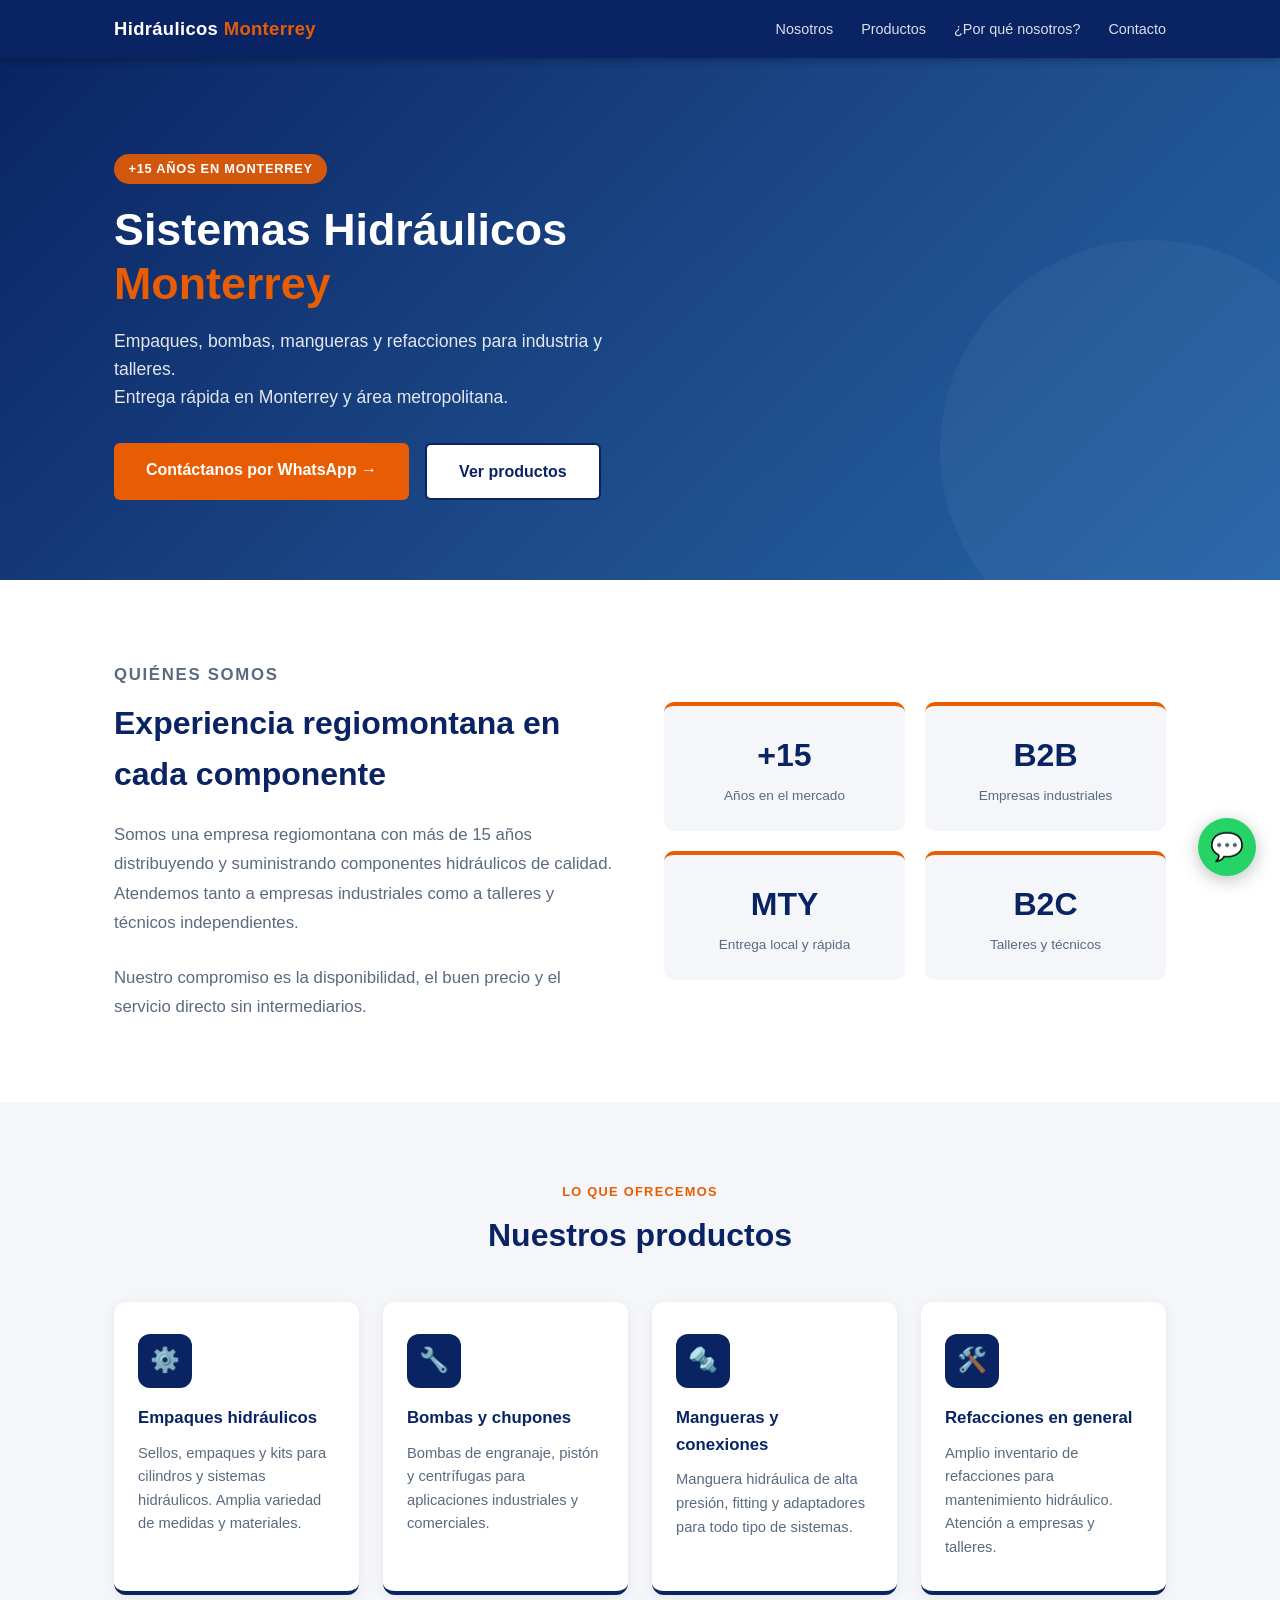
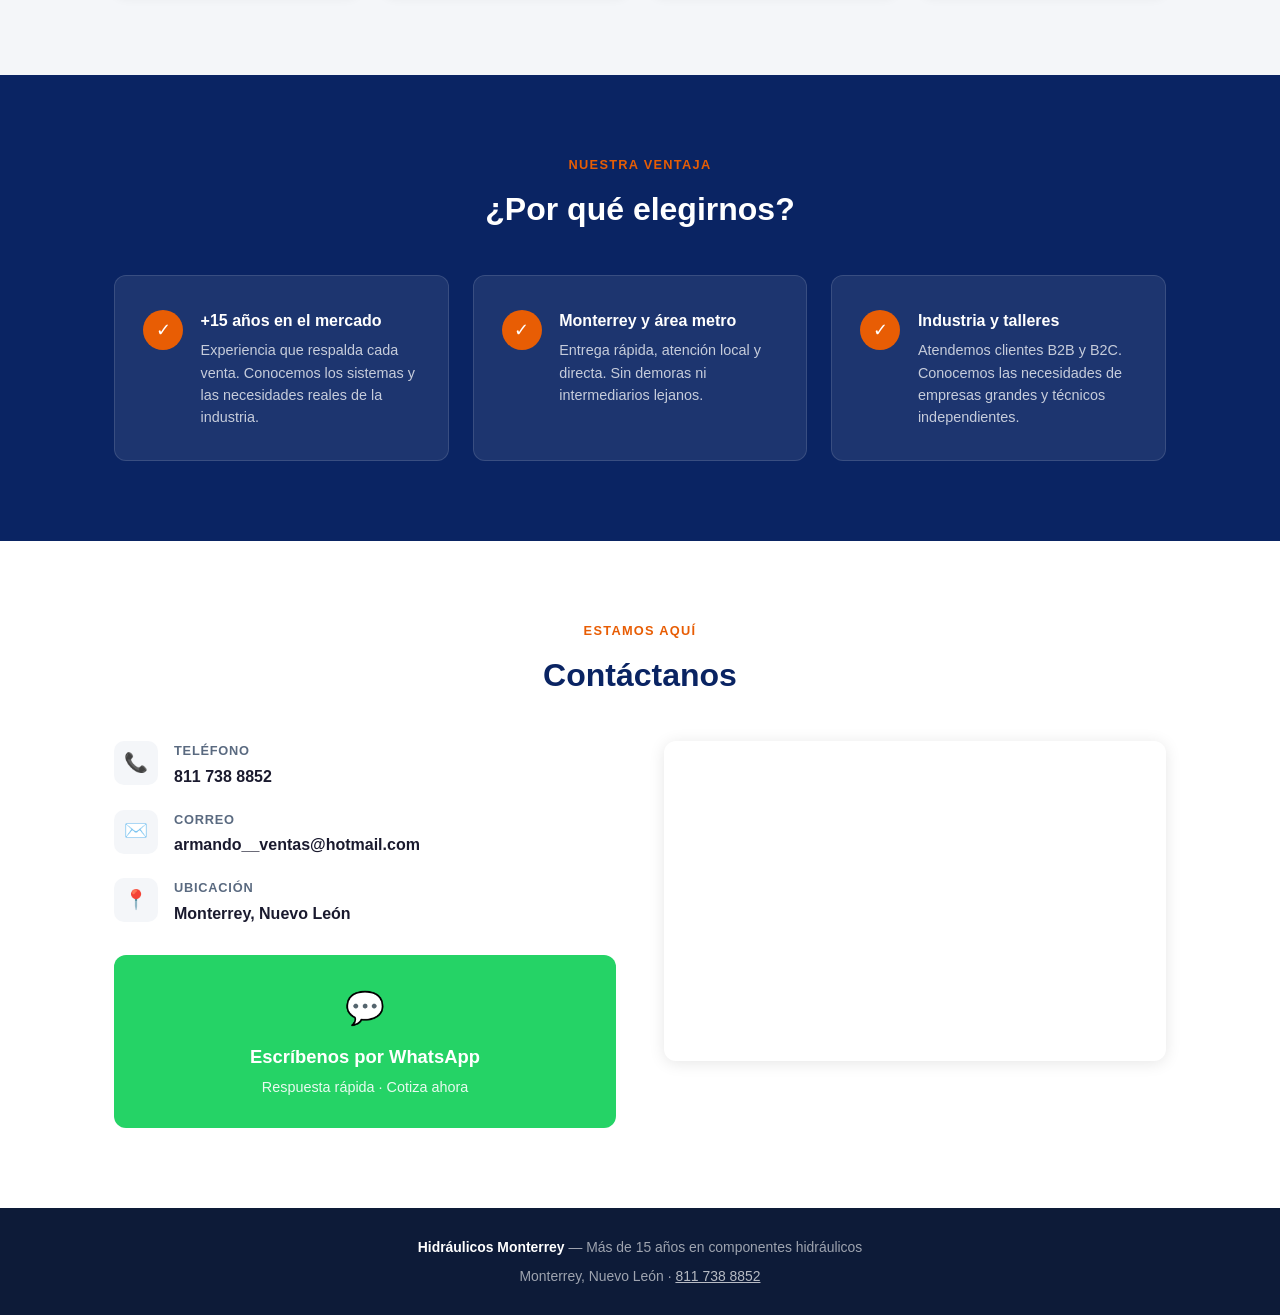
==== 01-hidraulicos/index.html @ 47888449 "Create index.html" ====
<!DOCTYPE html>
<html lang="es">
<head>
  <meta charset="UTF-8" />
  <meta name="viewport" content="width=device-width, initial-scale=1.0" />
  <title>Sistemas Hidráulicos Monterrey — Empaques, Bombas y Refacciones</title>
  <meta name="description" content="Más de 15 años distribuyendo componentes hidráulicos en Monterrey. Empaques, bombas, mangueras, conexiones y refacciones para industria y talleres." />
  <style>
    /* ── Reset & Base ── */
    *, *::before, *::after { box-sizing: border-box; margin: 0; padding: 0; }
    html { scroll-behavior: smooth; }
    body {
      font-family: 'Segoe UI', Arial, sans-serif;
      color: #1a1a2e;
      background: #fff;
      line-height: 1.6;
    }

    /* ── Tokens ── */
    :root {
      --azul:     #0a2463;
      --azul-mid: #1e4d8c;
      --naranja:  #e85d04;
      --gris:     #f4f6f9;
      --texto:    #1a1a2e;
      --suave:    #5a6a80;
    }

    /* ── Utilidades ── */
    .container { max-width: 1100px; margin: 0 auto; padding: 0 1.5rem; }
    .btn {
      display: inline-block;
      padding: .85rem 2rem;
      border-radius: 6px;
      font-weight: 700;
      font-size: 1rem;
      text-decoration: none;
      transition: transform .15s, box-shadow .15s;
    }
    .btn:hover { transform: translateY(-2px); box-shadow: 0 6px 20px rgba(0,0,0,.2); }
    .btn-primary   { background: var(--naranja); color: #fff; }
    .btn-secondary { background: #fff; color: var(--azul); border: 2px solid var(--azul); }

    /* ── NAV ── */
    nav {
      background: var(--azul);
      padding: .9rem 0;
      position: sticky;
      top: 0;
      z-index: 100;
      box-shadow: 0 2px 8px rgba(0,0,0,.3);
    }
    nav .container {
      display: flex;
      justify-content: space-between;
      align-items: center;
    }
    .nav-logo {
      color: #fff;
      font-weight: 800;
      font-size: 1.15rem;
      text-decoration: none;
      letter-spacing: .02em;
    }
    .nav-logo span { color: var(--naranja); }
    .nav-links { display: flex; gap: 1.75rem; list-style: none; }
    .nav-links a {
      color: rgba(255,255,255,.85);
      text-decoration: none;
      font-size: .9rem;
      font-weight: 500;
      transition: color .15s;
    }
    .nav-links a:hover { color: var(--naranja); }

    @media (max-width: 600px) {
      .nav-links { display: none; }
    }

    /* ── HERO ── */
    #hero {
      background: linear-gradient(135deg, var(--azul) 0%, var(--azul-mid) 60%, #2563a8 100%);
      color: #fff;
      padding: 6rem 0 5rem;
      position: relative;
      overflow: hidden;
    }
    #hero::after {
      content: '';
      position: absolute;
      right: -80px; bottom: -80px;
      width: 420px; height: 420px;
      border-radius: 50%;
      background: rgba(255,255,255,.04);
    }
    .hero-content { max-width: 680px; }
    .hero-badge {
      display: inline-block;
      background: rgba(232,93,4,.9);
      color: #fff;
      font-size: .8rem;
      font-weight: 700;
      padding: .3rem .9rem;
      border-radius: 20px;
      letter-spacing: .06em;
      text-transform: uppercase;
      margin-bottom: 1.2rem;
    }
    #hero h1 {
      font-size: clamp(1.8rem, 4vw, 2.8rem);
      font-weight: 800;
      line-height: 1.2;
      margin-bottom: 1rem;
    }
    #hero h1 span { color: var(--naranja); }
    #hero p {
      font-size: 1.1rem;
      color: rgba(255,255,255,.88);
      margin-bottom: 2rem;
      max-width: 520px;
    }
    .hero-actions { display: flex; gap: 1rem; flex-wrap: wrap; }

    /* ── QUIÉNES SOMOS ── */
    #quienes {
      padding: 5rem 0;
      background: #fff;
    }
    .section-label {
      color: var(--naranja);
      font-size: .8rem;
      font-weight: 700;
      letter-spacing: .1em;
      text-transform: uppercase;
      margin-bottom: .5rem;
    }
    .section-title {
      font-size: clamp(1.5rem, 3vw, 2rem);
      font-weight: 800;
      color: var(--azul);
      margin-bottom: 1.25rem;
    }
    .quienes-grid {
      display: grid;
      grid-template-columns: 1fr 1fr;
      gap: 3rem;
      align-items: center;
    }
    .quienes-texto p {
      color: var(--suave);
      font-size: 1.05rem;
      line-height: 1.75;
    }
    .stats-grid {
      display: grid;
      grid-template-columns: 1fr 1fr;
      gap: 1.25rem;
    }
    .stat-card {
      background: var(--gris);
      border-radius: 10px;
      padding: 1.5rem 1.25rem;
      text-align: center;
      border-top: 4px solid var(--naranja);
    }
    .stat-num {
      font-size: 2rem;
      font-weight: 800;
      color: var(--azul);
    }
    .stat-desc {
      font-size: .85rem;
      color: var(--suave);
      margin-top: .25rem;
    }

    @media (max-width: 700px) {
      .quienes-grid { grid-template-columns: 1fr; }
    }

    /* ── PRODUCTOS ── */
    #productos {
      padding: 5rem 0;
      background: var(--gris);
    }
    #productos .section-header { text-align: center; margin-bottom: 2.5rem; }
    .productos-grid {
      display: grid;
      grid-template-columns: repeat(auto-fit, minmax(240px, 1fr));
      gap: 1.5rem;
    }
    .producto-card {
      background: #fff;
      border-radius: 12px;
      padding: 2rem 1.5rem;
      box-shadow: 0 2px 12px rgba(0,0,0,.07);
      border-bottom: 4px solid var(--azul);
      transition: box-shadow .2s;
      position: relative;
      overflow: hidden;
      min-height: 260px;
    }
    .producto-card:hover {
      box-shadow: 0 10px 28px rgba(0,0,0,.15);
    }
    .producto-icon {
      width: 54px; height: 54px;
      background: var(--azul);
      border-radius: 12px;
      display: flex; align-items: center; justify-content: center;
      margin-bottom: 1.1rem;
      font-size: 1.5rem;
    }
    .producto-card h3 {
      font-size: 1.05rem;
      font-weight: 700;
      color: var(--azul);
      margin-bottom: .6rem;
    }
    .producto-card p {
      font-size: .92rem;
      color: var(--suave);
      line-height: 1.6;
    }

    /* ── Foto preview (slide-up on hover) ── */
    .foto-preview {
      position: absolute;
      bottom: 0; left: 0; right: 0;
      height: 100%;
      background: linear-gradient(160deg, rgba(10,36,99,.92) 0%, rgba(10,36,99,.98) 100%);
      transform: translateY(100%);
      transition: transform .38s cubic-bezier(.4,0,.2,1);
      display: flex;
      flex-direction: column;
      align-items: center;
      justify-content: center;
      padding: 1.5rem 1.25rem 1.25rem;
      gap: .9rem;
    }
    .producto-card:hover .foto-preview {
      transform: translateY(0);
    }
    .foto-preview-label {
      color: rgba(255,255,255,.95);
      font-size: .78rem;
      font-weight: 700;
      letter-spacing: .1em;
      text-transform: uppercase;
    }
    .foto-slots {
      display: grid;
      grid-template-columns: repeat(3, 1fr);
      gap: .5rem;
      width: 100%;
    }
    /* Slot vacío — reemplazar con <img src="tu-foto.jpg"> cuando tengas fotos */
    .foto-slot {
      aspect-ratio: 1;
      background: rgba(255,255,255,.08);
      border: 1.5px dashed rgba(255,255,255,.25);
      border-radius: 8px;
      display: flex;
      flex-direction: column;
      align-items: center;
      justify-content: center;
      gap: .25rem;
      color: rgba(255,255,255,.45);
      font-size: .65rem;
      text-align: center;
      line-height: 1.3;
      overflow: hidden;
    }
    .foto-slot .slot-icon { font-size: 1.3rem; opacity: .6; }
    /* Cuando agregues imágenes reales */
    .foto-slot img {
      width: 100%; height: 100%;
      object-fit: cover;
      border-radius: 7px;
    }

    /* ── POR QUÉ ELEGIRNOS ── */
    #porque {
      padding: 5rem 0;
      background: var(--azul);
      color: #fff;
    }
    #porque .section-header { text-align: center; margin-bottom: 2.5rem; }
    #porque .section-label { color: var(--naranja); }
    #porque .section-title { color: #fff; }
    .porque-grid {
      display: grid;
      grid-template-columns: repeat(auto-fit, minmax(280px, 1fr));
      gap: 1.5rem;
    }
    .porque-card {
      background: rgba(255,255,255,.08);
      border: 1px solid rgba(255,255,255,.12);
      border-radius: 12px;
      padding: 2rem 1.75rem;
      display: flex;
      gap: 1.1rem;
      align-items: flex-start;
      transition: background .2s;
    }
    .porque-card:hover { background: rgba(255,255,255,.13); }
    .porque-check {
      flex-shrink: 0;
      width: 40px; height: 40px;
      background: var(--naranja);
      border-radius: 50%;
      display: flex; align-items: center; justify-content: center;
      font-size: 1.1rem;
      margin-top: .1rem;
    }
    .porque-card h3 {
      font-size: 1rem;
      font-weight: 700;
      margin-bottom: .35rem;
    }
    .porque-card p {
      font-size: .9rem;
      color: rgba(255,255,255,.75);
      line-height: 1.55;
    }

    /* ── CONTACTO ── */
    #contacto {
      padding: 5rem 0;
      background: #fff;
    }
    #contacto .section-header { text-align: center; margin-bottom: 2.5rem; }
    .contacto-grid {
      display: grid;
      grid-template-columns: 1fr 1fr;
      gap: 3rem;
      align-items: start;
    }
    .contacto-info { display: flex; flex-direction: column; gap: 1.25rem; }
    .contacto-item {
      display: flex;
      gap: 1rem;
      align-items: flex-start;
    }
    .contacto-icono {
      width: 44px; height: 44px;
      flex-shrink: 0;
      background: var(--gris);
      border-radius: 10px;
      display: flex; align-items: center; justify-content: center;
      font-size: 1.2rem;
    }
    .contacto-item strong {
      display: block;
      font-size: .8rem;
      text-transform: uppercase;
      letter-spacing: .06em;
      color: var(--suave);
      margin-bottom: .15rem;
    }
    .contacto-item a, .contacto-item span {
      color: var(--texto);
      text-decoration: none;
      font-weight: 600;
      font-size: 1rem;
    }
    .contacto-item a:hover { color: var(--naranja); }

    .whatsapp-cta {
      background: #25d366;
      color: #fff;
      border-radius: 12px;
      padding: 1.75rem;
      text-align: center;
      text-decoration: none;
      display: block;
      transition: background .2s, transform .15s;
      margin-top: .5rem;
    }
    .whatsapp-cta:hover { background: #1fba59; transform: translateY(-2px); }
    .whatsapp-cta .wa-icon { font-size: 2rem; margin-bottom: .5rem; }
    .whatsapp-cta strong { display: block; font-size: 1.15rem; margin-bottom: .2rem; }
    .whatsapp-cta span { font-size: .9rem; opacity: .9; }

    .mapa-wrap {
      border-radius: 12px;
      overflow: hidden;
      box-shadow: 0 2px 16px rgba(0,0,0,.1);
    }
    .mapa-wrap iframe { display: block; width: 100%; height: 320px; border: 0; }

    @media (max-width: 700px) {
      .contacto-grid { grid-template-columns: 1fr; }
    }

    /* ── FOOTER ── */
    footer {
      background: #0d1b38;
      color: rgba(255,255,255,.6);
      text-align: center;
      padding: 1.75rem 1rem;
      font-size: .87rem;
    }
    footer strong { color: #fff; }

    /* ── WhatsApp flotante ── */
    .whatsapp-float {
      position: fixed;
      bottom: 1.5rem;
      right: 1.5rem;
      width: 58px; height: 58px;
      background: #25d366;
      border-radius: 50%;
      display: flex; align-items: center; justify-content: center;
      font-size: 1.7rem;
      box-shadow: 0 4px 18px rgba(0,0,0,.25);
      text-decoration: none;
      z-index: 200;
      transition: transform .2s, box-shadow .2s;
    }
    .whatsapp-float:hover { transform: scale(1.1); box-shadow: 0 6px 24px rgba(0,0,0,.3); }
  </style>
</head>
<body>

  <!-- NAV -->
  <nav>
    <div class="container">
      <a href="#hero" class="nav-logo">Hidráulicos <span>Monterrey</span></a>
      <ul class="nav-links">
        <li><a href="#quienes">Nosotros</a></li>
        <li><a href="#productos">Productos</a></li>
        <li><a href="#porque">¿Por qué nosotros?</a></li>
        <li><a href="#contacto">Contacto</a></li>
      </ul>
    </div>
  </nav>

  <!-- HERO -->
  <section id="hero">
    <div class="container">
      <div class="hero-content">
        <span class="hero-badge">+15 años en Monterrey</span>
        <h1>Sistemas Hidráulicos <span>Monterrey</span></h1>
        <p>Empaques, bombas, mangueras y refacciones para industria y talleres.<br>
           Entrega rápida en Monterrey y área metropolitana.</p>
        <div class="hero-actions">
          <a href="https://wa.me/5218117388852" class="btn btn-primary" target="_blank" rel="noopener">
            Contáctanos por WhatsApp →
          </a>
          <a href="#productos" class="btn btn-secondary">Ver productos</a>
        </div>
      </div>
    </div>
  </section>

  <!-- QUIÉNES SOMOS -->
  <section id="quienes">
    <div class="container">
      <div class="quienes-grid">
        <div class="quienes-texto">
          <p class="section-label">Quiénes somos</p>
          <h2 class="section-title">Experiencia regiomontana en cada componente</h2>
          <p>Somos una empresa regiomontana con más de 15 años distribuyendo y suministrando
             componentes hidráulicos de calidad. Atendemos tanto a empresas industriales como
             a talleres y técnicos independientes.</p>
          <br>
          <p>Nuestro compromiso es la disponibilidad, el buen precio y el servicio directo
             sin intermediarios.</p>
        </div>
        <div class="stats-grid">
          <div class="stat-card">
            <div class="stat-num">+15</div>
            <div class="stat-desc">Años en el mercado</div>
          </div>
          <div class="stat-card">
            <div class="stat-num">B2B</div>
            <div class="stat-desc">Empresas industriales</div>
          </div>
          <div class="stat-card">
            <div class="stat-num">MTY</div>
            <div class="stat-desc">Entrega local y rápida</div>
          </div>
          <div class="stat-card">
            <div class="stat-num">B2C</div>
            <div class="stat-desc">Talleres y técnicos</div>
          </div>
        </div>
      </div>
    </div>
  </section>

  <!-- PRODUCTOS -->
  <section id="productos">
    <div class="container">
      <div class="section-header">
        <p class="section-label">Lo que ofrecemos</p>
        <h2 class="section-title">Nuestros productos</h2>
      </div>
      <div class="productos-grid">

        <div class="producto-card">
          <div class="producto-icon">⚙️</div>
          <h3>Empaques hidráulicos</h3>
          <p>Sellos, empaques y kits para cilindros y sistemas hidráulicos.
             Amplia variedad de medidas y materiales.</p>
          <!-- PREVIEW FOTOS — reemplaza cada .foto-slot con <img src="foto.jpg" alt=""> -->
          <div class="foto-preview">
            <span class="foto-preview-label">📷 Galería — Empaques</span>
            <div class="foto-slots">
              <div class="foto-slot"><span class="slot-icon">📷</span>Foto 1</div>
              <div class="foto-slot"><span class="slot-icon">📷</span>Foto 2</div>
              <div class="foto-slot"><span class="slot-icon">📷</span>Foto 3</div>
            </div>
          </div>
        </div>

        <div class="producto-card">
          <div class="producto-icon">🔧</div>
          <h3>Bombas y chupones</h3>
          <p>Bombas de engranaje, pistón y centrífugas para aplicaciones
             industriales y comerciales.</p>
          <div class="foto-preview">
            <span class="foto-preview-label">📷 Galería — Bombas</span>
            <div class="foto-slots">
              <div class="foto-slot"><span class="slot-icon">📷</span>Foto 1</div>
              <div class="foto-slot"><span class="slot-icon">📷</span>Foto 2</div>
              <div class="foto-slot"><span class="slot-icon">📷</span>Foto 3</div>
            </div>
          </div>
        </div>

        <div class="producto-card">
          <div class="producto-icon">🔩</div>
          <h3>Mangueras y conexiones</h3>
          <p>Manguera hidráulica de alta presión, fitting y adaptadores
             para todo tipo de sistemas.</p>
          <div class="foto-preview">
            <span class="foto-preview-label">📷 Galería — Mangueras</span>
            <div class="foto-slots">
              <div class="foto-slot"><span class="slot-icon">📷</span>Foto 1</div>
              <div class="foto-slot"><span class="slot-icon">📷</span>Foto 2</div>
              <div class="foto-slot"><span class="slot-icon">📷</span>Foto 3</div>
            </div>
          </div>
        </div>

        <div class="producto-card">
          <div class="producto-icon">🛠️</div>
          <h3>Refacciones en general</h3>
          <p>Amplio inventario de refacciones para mantenimiento hidráulico.
             Atención a empresas y talleres.</p>
          <div class="foto-preview">
            <span class="foto-preview-label">📷 Galería — Refacciones</span>
            <div class="foto-slots">
              <div class="foto-slot"><span class="slot-icon">📷</span>Foto 1</div>
              <div class="foto-slot"><span class="slot-icon">📷</span>Foto 2</div>
              <div class="foto-slot"><span class="slot-icon">📷</span>Foto 3</div>
            </div>
          </div>
        </div>

      </div>
    </div>
  </section>

  <!-- POR QUÉ ELEGIRNOS -->
  <section id="porque">
    <div class="container">
      <div class="section-header">
        <p class="section-label">Nuestra ventaja</p>
        <h2 class="section-title">¿Por qué elegirnos?</h2>
      </div>
      <div class="porque-grid">

        <div class="porque-card">
          <div class="porque-check">✓</div>
          <div>
            <h3>+15 años en el mercado</h3>
            <p>Experiencia que respalda cada venta. Conocemos los sistemas y las necesidades reales de la industria.</p>
          </div>
        </div>

        <div class="porque-card">
          <div class="porque-check">✓</div>
          <div>
            <h3>Monterrey y área metro</h3>
            <p>Entrega rápida, atención local y directa. Sin demoras ni intermediarios lejanos.</p>
          </div>
        </div>

        <div class="porque-card">
          <div class="porque-check">✓</div>
          <div>
            <h3>Industria y talleres</h3>
            <p>Atendemos clientes B2B y B2C. Conocemos las necesidades de empresas grandes y técnicos independientes.</p>
          </div>
        </div>

      </div>
    </div>
  </section>

  <!-- CONTACTO -->
  <section id="contacto">
    <div class="container">
      <div class="section-header">
        <p class="section-label">Estamos aquí</p>
        <h2 class="section-title">Contáctanos</h2>
      </div>
      <div class="contacto-grid">

        <div class="contacto-info">

          <div class="contacto-item">
            <div class="contacto-icono">📞</div>
            <div>
              <strong>Teléfono</strong>
              <a href="tel:8117388852">811 738 8852</a>
            </div>
          </div>

          <div class="contacto-item">
            <div class="contacto-icono">✉️</div>
            <div>
              <strong>Correo</strong>
              <a href="mailto:armando__ventas@hotmail.com">armando__ventas@hotmail.com</a>
            </div>
          </div>

          <div class="contacto-item">
            <div class="contacto-icono">📍</div>
            <div>
              <strong>Ubicación</strong>
              <span>Monterrey, Nuevo León</span>
            </div>
          </div>

          <a href="https://wa.me/5218117388852" class="whatsapp-cta" target="_blank" rel="noopener">
            <div class="wa-icon">💬</div>
            <strong>Escríbenos por WhatsApp</strong>
            <span>Respuesta rápida · Cotiza ahora</span>
          </a>

        </div>

        <div class="mapa-wrap">
          <!-- Reemplaza el src con el embed de Google Maps de tu dirección exacta -->
          <iframe
            src="https://www.google.com/maps/embed?pb=!1m18!1m12!1m3!1d3595.3108309600498!2d-100.3429182252304!3d25.694130677394412!2m3!1f0!2f0!3f0!3m2!1i1024!2i768!4f13.1!3m3!1m2!1s0x866295e7b22927ff%3A0xe0545ad6a213b774!2sC.%20Miguel%20Barrag%C3%A1n%202907%2C%20Tijerina%2C%2064460%20Monterrey%2C%20N.L.!5e0!3m2!1sen!2smx!4v1775080781342!5m2!1sen!2smx"
            allowfullscreen=""
            loading="lazy"
            referrerpolicy="no-referrer-when-downgrade"
            title="Ubicación Monterrey, Nuevo León">
          </iframe>
        </div>

      </div>
    </div>
  </section>

  <!-- FOOTER -->
  <footer>
    <p><strong>Hidráulicos Monterrey</strong> — Más de 15 años en componentes hidráulicos</p>
    <p style="margin-top:.4rem;">Monterrey, Nuevo León · <a href="tel:8117388852" style="color:rgba(255,255,255,.7)">811 738 8852</a></p>
  </footer>

  <!-- WhatsApp flotante -->
  <a href="https://wa.me/5218117388852" class="whatsapp-float" target="_blank" rel="noopener" aria-label="Contactar por WhatsApp">
    💬
  </a>

</body>
</html>
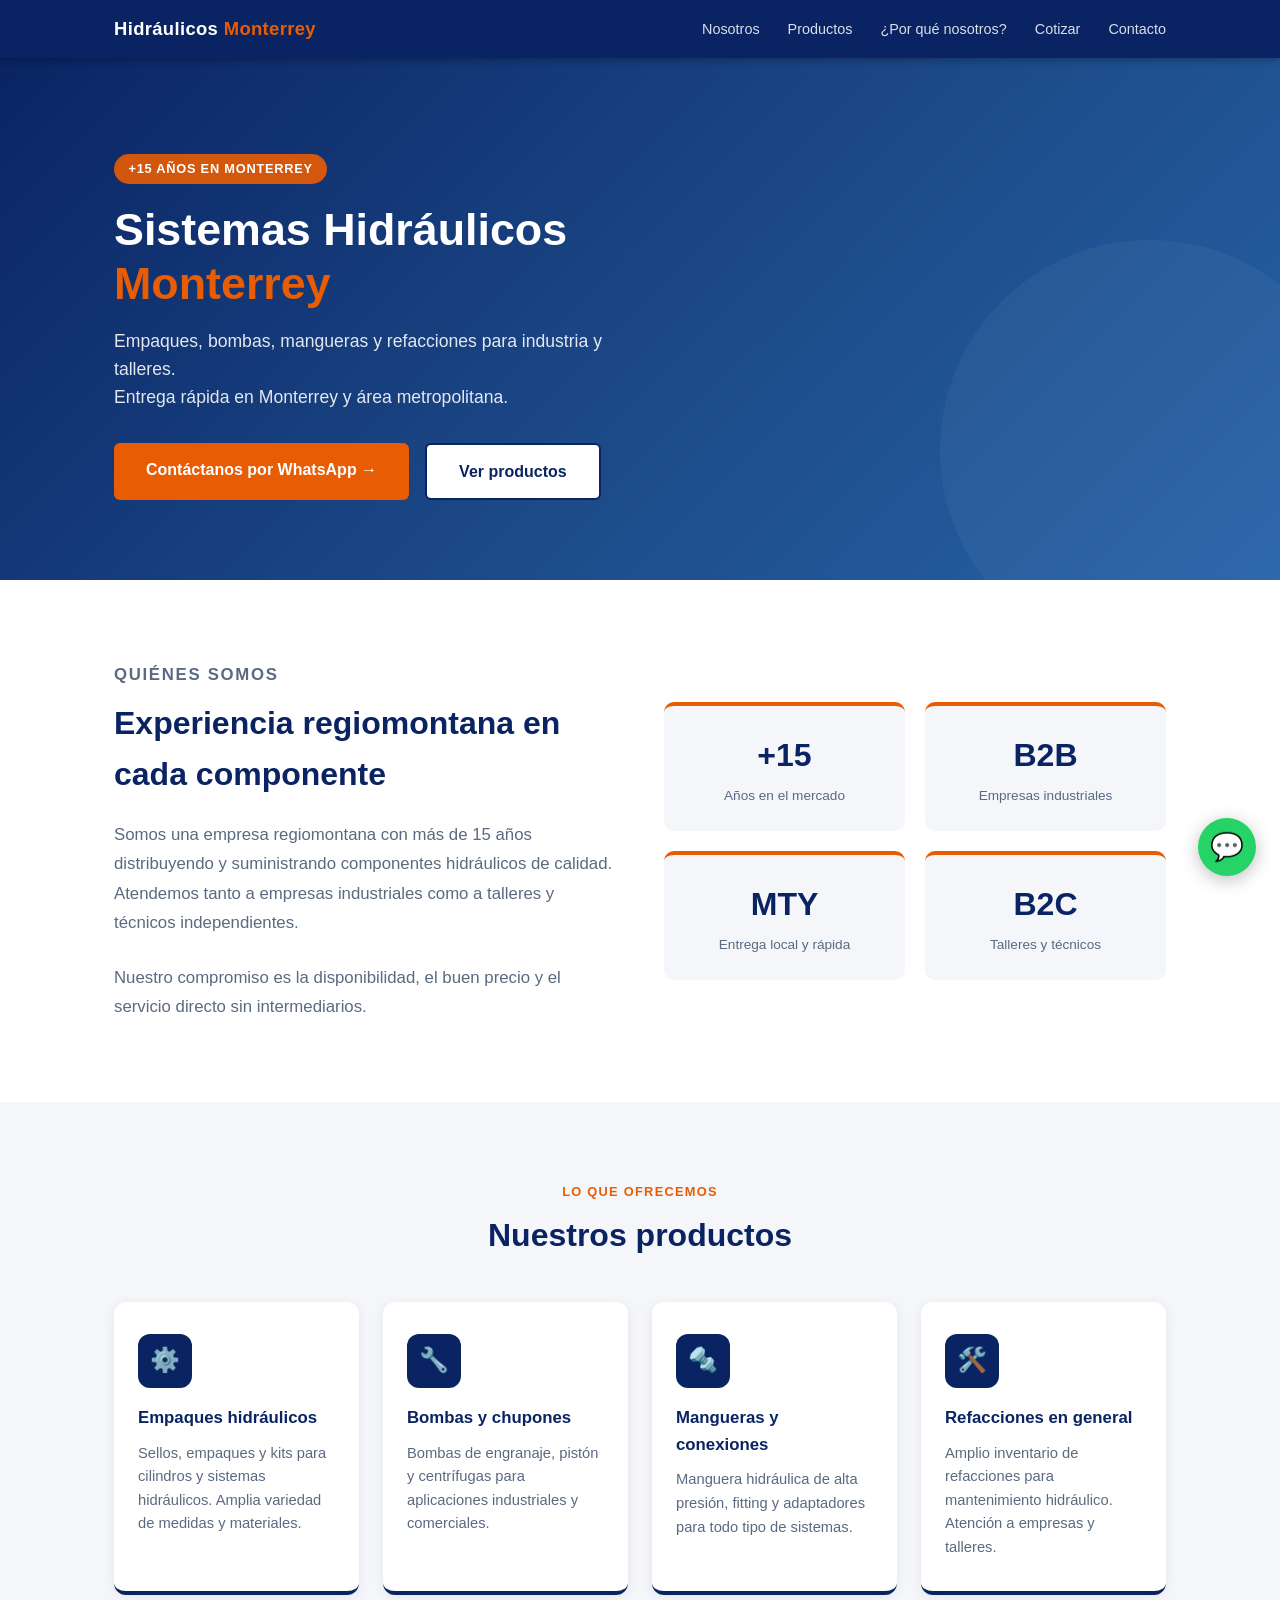
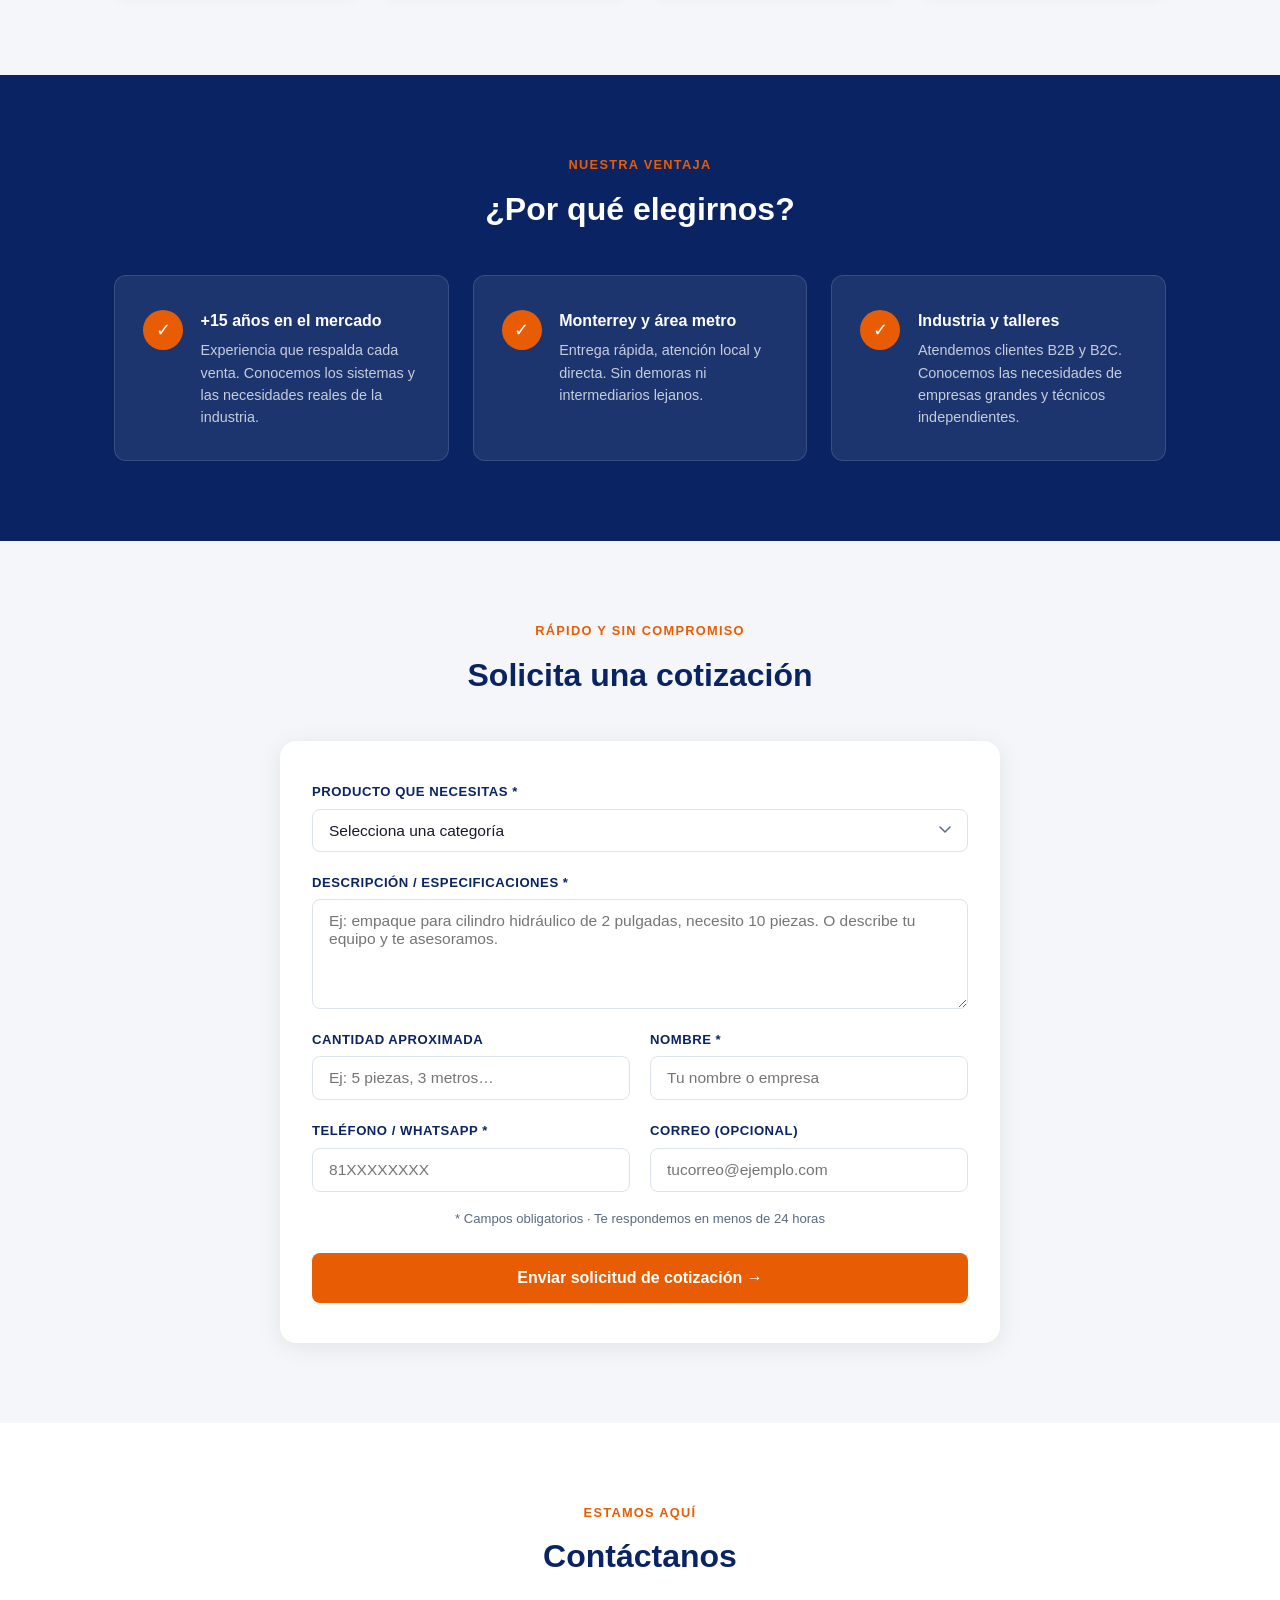
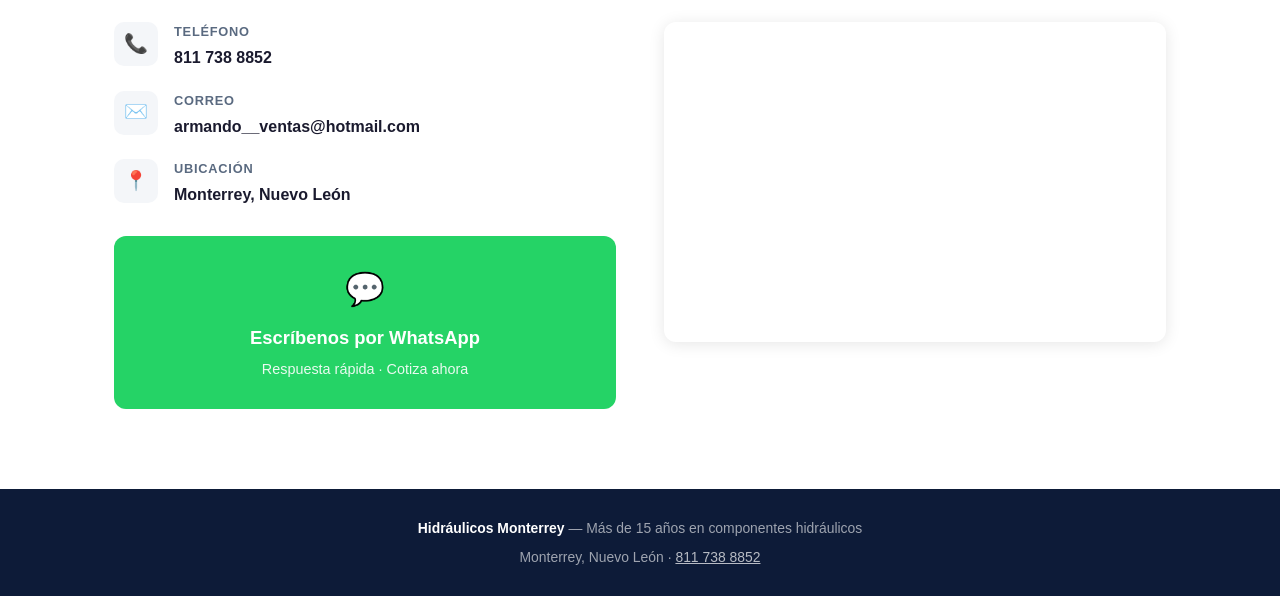
==== commit 431e910f: "Update index.html" ====
--- a/01-hidraulicos/index.html
+++ b/01-hidraulicos/index.html
@@ -324,6 +324,93 @@
       line-height: 1.55;
     }
 
+    /* ── COTIZACIÓN ── */
+    #cotizacion {
+      padding: 5rem 0;
+      background: var(--gris);
+    }
+    #cotizacion .section-header { text-align: center; margin-bottom: 2.5rem; }
+    .cotizacion-wrap {
+      max-width: 720px;
+      margin: 0 auto;
+      background: #fff;
+      border-radius: 16px;
+      padding: 2.5rem 2rem;
+      box-shadow: 0 4px 24px rgba(0,0,0,.08);
+    }
+    .form-grid {
+      display: grid;
+      grid-template-columns: 1fr 1fr;
+      gap: 1.25rem;
+    }
+    .form-group {
+      display: flex;
+      flex-direction: column;
+      gap: .4rem;
+    }
+    .form-group.full { grid-column: 1 / -1; }
+    .form-group label {
+      font-size: .82rem;
+      font-weight: 700;
+      color: var(--azul);
+      letter-spacing: .04em;
+      text-transform: uppercase;
+    }
+    .form-group input,
+    .form-group select,
+    .form-group textarea {
+      padding: .75rem 1rem;
+      border: 1.5px solid #dde3ee;
+      border-radius: 8px;
+      font-size: .97rem;
+      font-family: inherit;
+      color: var(--texto);
+      background: #fff;
+      transition: border-color .15s, box-shadow .15s;
+      outline: none;
+    }
+    .form-group input:focus,
+    .form-group select:focus,
+    .form-group textarea:focus {
+      border-color: var(--azul-mid);
+      box-shadow: 0 0 0 3px rgba(30,77,140,.1);
+    }
+    .form-group textarea { resize: vertical; min-height: 110px; }
+    .form-group select { appearance: none; background-image: url("data:image/svg+xml,%3Csvg xmlns='http://www.w3.org/2000/svg' width='12' height='8' viewBox='0 0 12 8'%3E%3Cpath d='M1 1l5 5 5-5' stroke='%235a6a80' stroke-width='1.5' fill='none' stroke-linecap='round'/%3E%3C/svg%3E"); background-repeat: no-repeat; background-position: right 1rem center; padding-right: 2.5rem; }
+    .form-nota {
+      font-size: .82rem;
+      color: var(--suave);
+      margin-top: 1rem;
+      text-align: center;
+    }
+    .btn-submit {
+      width: 100%;
+      margin-top: 1.5rem;
+      padding: 1rem;
+      background: var(--naranja);
+      color: #fff;
+      font-size: 1rem;
+      font-weight: 700;
+      border: none;
+      border-radius: 8px;
+      cursor: pointer;
+      transition: background .15s, transform .15s;
+    }
+    .btn-submit:hover { background: #c94f00; transform: translateY(-1px); }
+    .form-success {
+      display: none;
+      text-align: center;
+      padding: 2rem;
+    }
+    .form-success .success-icon { font-size: 3rem; margin-bottom: 1rem; }
+    .form-success h3 { color: var(--azul); font-size: 1.2rem; margin-bottom: .5rem; }
+    .form-success p { color: var(--suave); font-size: .95rem; }
+
+    @media (max-width: 600px) {
+      .form-grid { grid-template-columns: 1fr; }
+      .cotizacion-wrap { padding: 1.75rem 1.25rem; }
+    }
+
     /* ── CONTACTO ── */
     #contacto {
       padding: 5rem 0;
@@ -431,6 +518,7 @@
         <li><a href="#quienes">Nosotros</a></li>
         <li><a href="#productos">Productos</a></li>
         <li><a href="#porque">¿Por qué nosotros?</a></li>
+        <li><a href="#cotizacion">Cotizar</a></li>
         <li><a href="#contacto">Contacto</a></li>
       </ul>
     </div>
@@ -601,6 +689,83 @@
     </div>
   </section>
 
+  <!-- COTIZACIÓN -->
+  <section id="cotizacion">
+    <div class="container">
+      <div class="section-header">
+        <p class="section-label">Rápido y sin compromiso</p>
+        <h2 class="section-title">Solicita una cotización</h2>
+      </div>
+      <div class="cotizacion-wrap">
+
+        <!-- Mensaje de éxito (se muestra tras enviar) -->
+        <div class="form-success" id="form-success">
+          <div class="success-icon">✅</div>
+          <h3>¡Cotización recibida!</h3>
+          <p>Te contactaremos a la brevedad para darte el mejor precio.<br>También puedes escribirnos directo por WhatsApp.</p>
+          <a href="https://wa.me/5218117388852" class="btn btn-primary" style="margin-top:1.25rem" target="_blank" rel="noopener">Ir a WhatsApp →</a>
+        </div>
+
+        
+        <form
+          id="cotizacion-form"
+          action="https://formspree.io/f/mvzvqnev"
+          method="POST"
+        >
+          <div class="form-grid">
+
+            <div class="form-group full">
+              <label for="producto">Producto que necesitas *</label>
+              <select id="producto" name="producto" required>
+                <option value="" disabled selected>Selecciona una categoría</option>
+                <option>Empaques hidráulicos</option>
+                <option>Bombas y chupones</option>
+                <option>Mangueras y conexiones</option>
+                <option>Refacciones en general</option>
+                <option>Otro / No sé exactamente</option>
+              </select>
+            </div>
+
+            <div class="form-group full">
+              <label for="descripcion">Descripción / especificaciones *</label>
+              <textarea
+                id="descripcion"
+                name="descripcion"
+                placeholder="Ej: empaque para cilindro hidráulico de 2 pulgadas, necesito 10 piezas. O describe tu equipo y te asesoramos."
+                required
+              ></textarea>
+            </div>
+
+            <div class="form-group">
+              <label for="cantidad">Cantidad aproximada</label>
+              <input type="text" id="cantidad" name="cantidad" placeholder="Ej: 5 piezas, 3 metros…" />
+            </div>
+
+            <div class="form-group">
+              <label for="nombre">Nombre *</label>
+              <input type="text" id="nombre" name="nombre" placeholder="Tu nombre o empresa" required />
+            </div>
+
+            <div class="form-group">
+              <label for="telefono">Teléfono / WhatsApp *</label>
+              <input type="tel" id="telefono" name="telefono" placeholder="81XXXXXXXX" required />
+            </div>
+
+            <div class="form-group">
+              <label for="correo">Correo (opcional)</label>
+              <input type="email" id="correo" name="correo" placeholder="tucorreo@ejemplo.com" />
+            </div>
+
+          </div>
+
+          <p class="form-nota">* Campos obligatorios · Te respondemos en menos de 24 horas</p>
+          <button type="submit" class="btn-submit">Enviar solicitud de cotización →</button>
+        </form>
+
+      </div>
+    </div>
+  </section>
+
   <!-- CONTACTO -->
   <section id="contacto">
     <div class="container">
@@ -670,5 +835,31 @@
     💬
   </a>
 
+  <script>
+    const form = document.getElementById('cotizacion-form');
+    const success = document.getElementById('form-success');
+
+    form.addEventListener('submit', async (e) => {
+      e.preventDefault();
+      const btn = form.querySelector('.btn-submit');
+      btn.textContent = 'Enviando…';
+      btn.disabled = true;
+
+      const res = await fetch(form.action, {
+        method: 'POST',
+        body: new FormData(form),
+        headers: { 'Accept': 'application/json' }
+      });
+
+      if (res.ok) {
+        form.style.display = 'none';
+        success.style.display = 'block';
+      } else {
+        btn.textContent = 'Error al enviar. Inténtalo de nuevo.';
+        btn.disabled = false;
+      }
+    });
+  </script>
+
 </body>
 </html>
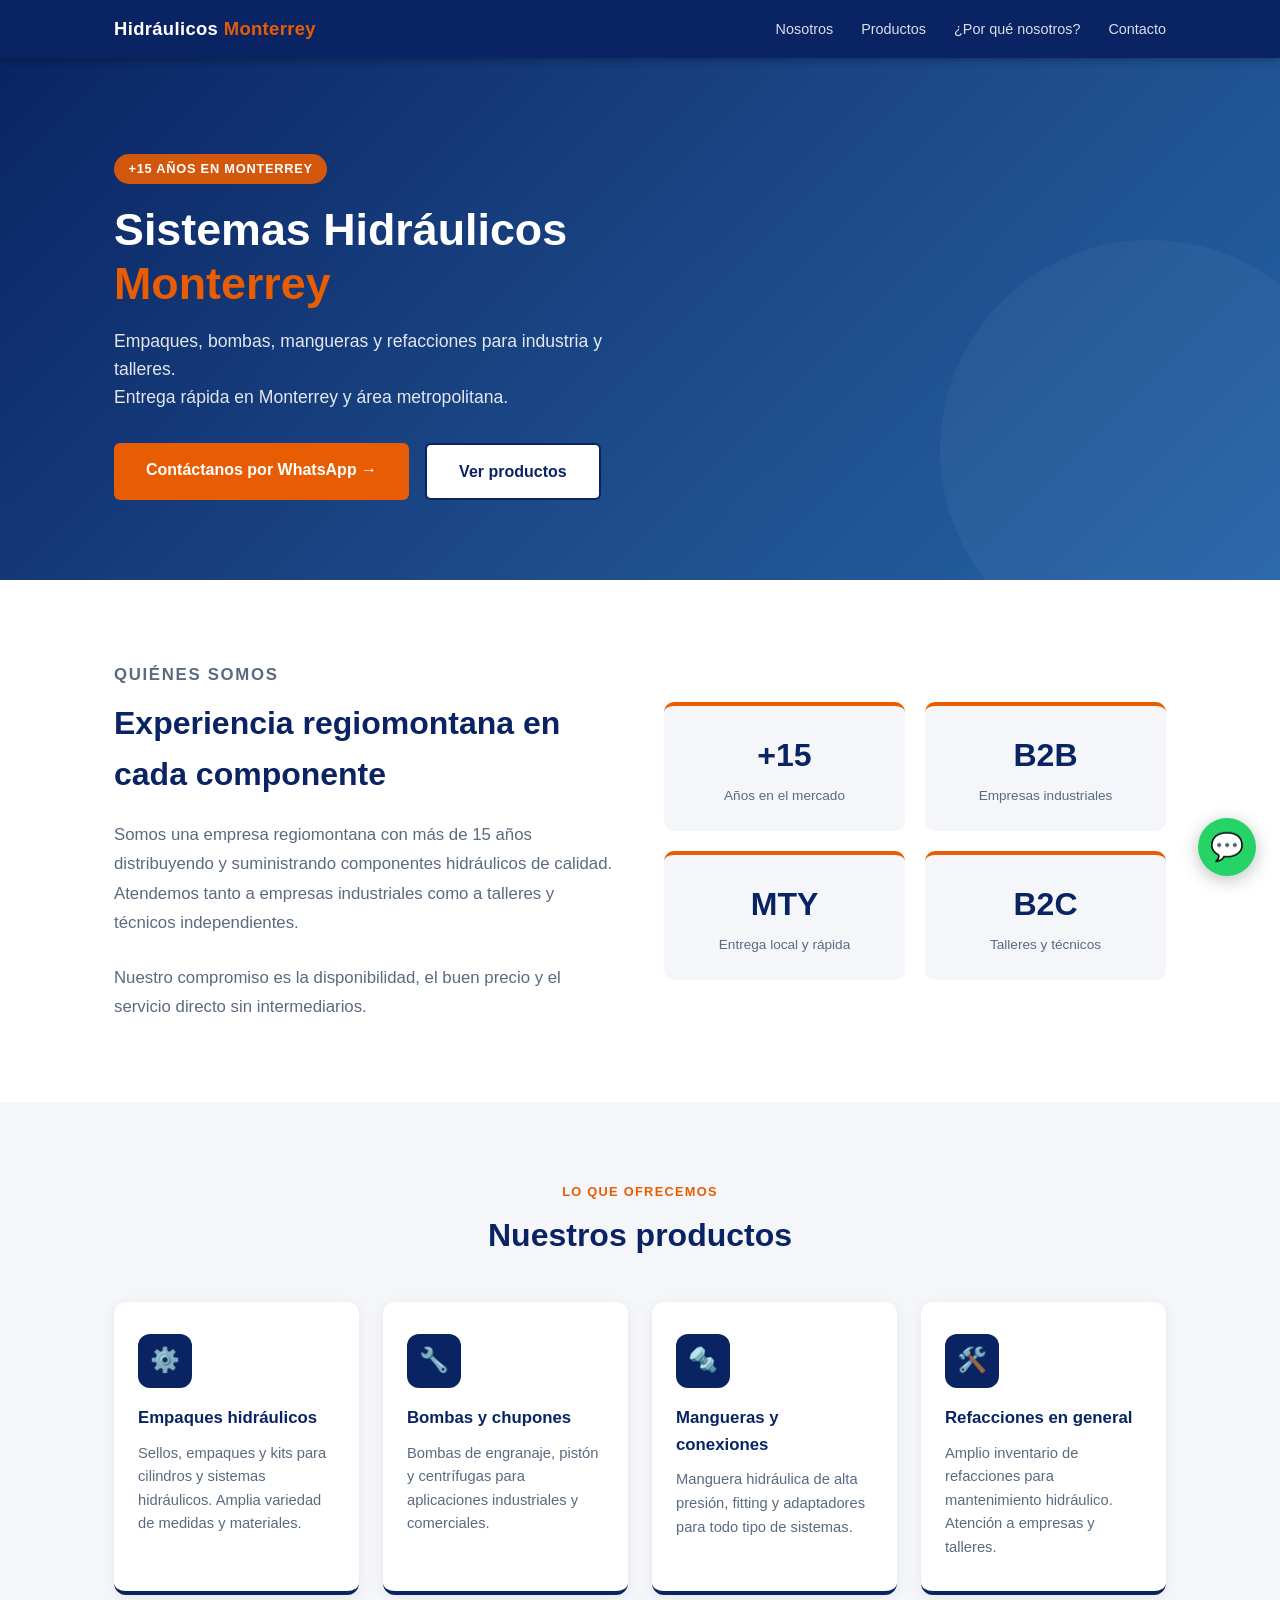
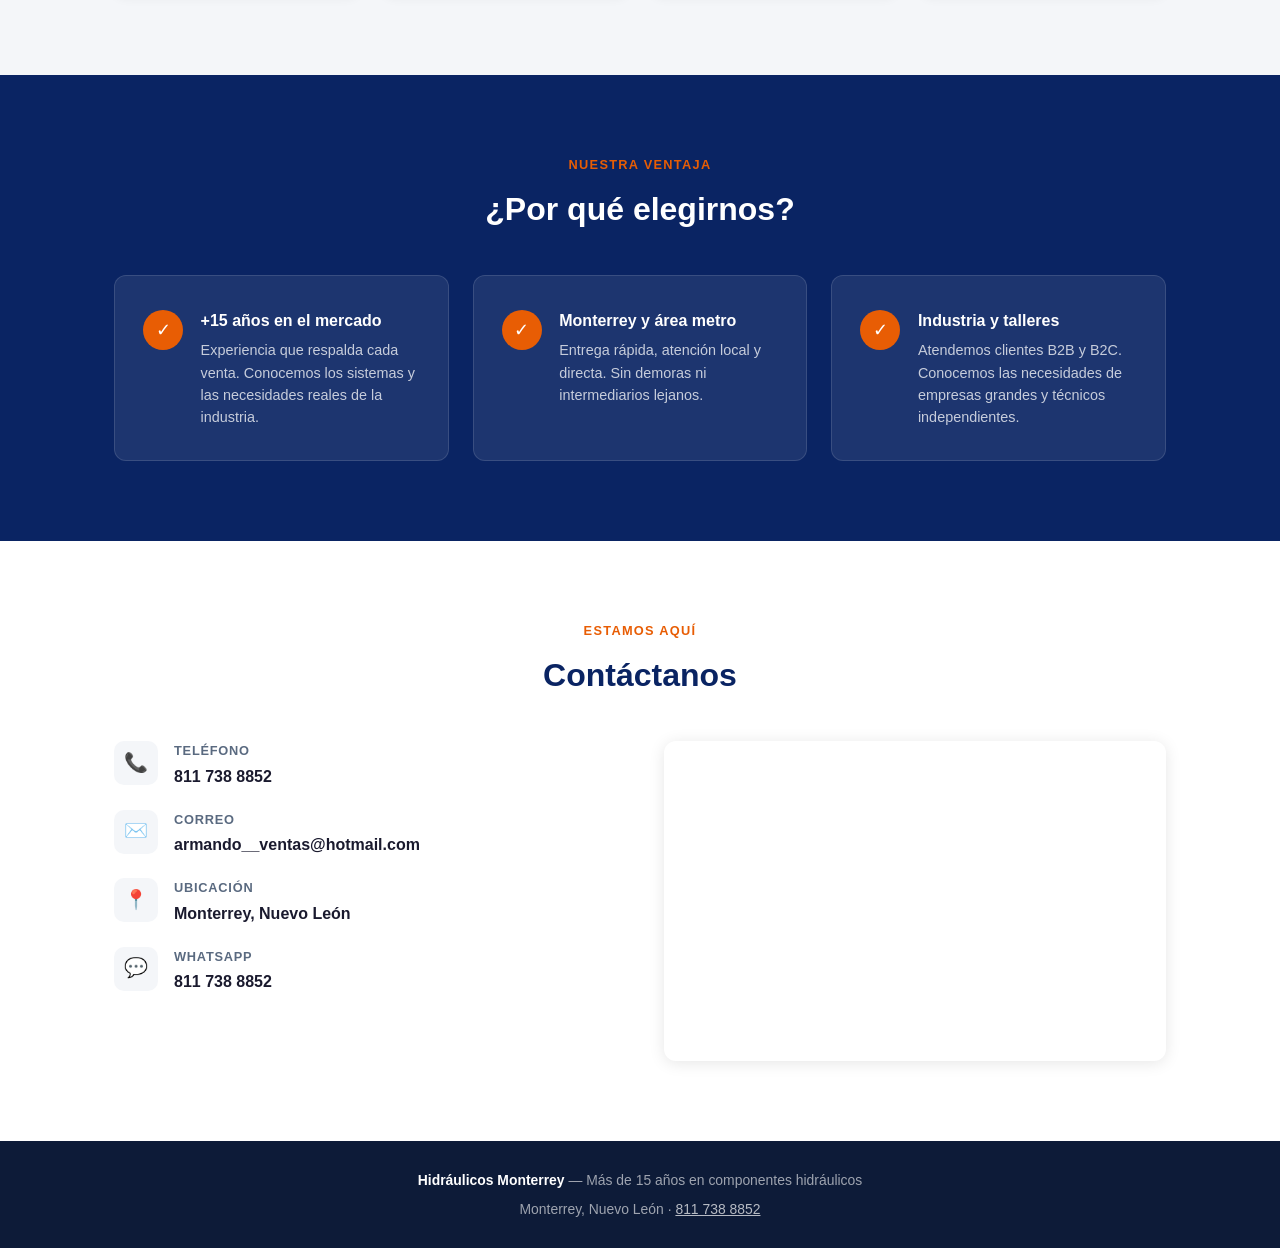
==== commit 2e9d6c9a: "Update index.html" ====
--- a/01-hidraulicos/index.html
+++ b/01-hidraulicos/index.html
@@ -324,93 +324,6 @@
       line-height: 1.55;
     }
 
-    /* ── COTIZACIÓN ── */
-    #cotizacion {
-      padding: 5rem 0;
-      background: var(--gris);
-    }
-    #cotizacion .section-header { text-align: center; margin-bottom: 2.5rem; }
-    .cotizacion-wrap {
-      max-width: 720px;
-      margin: 0 auto;
-      background: #fff;
-      border-radius: 16px;
-      padding: 2.5rem 2rem;
-      box-shadow: 0 4px 24px rgba(0,0,0,.08);
-    }
-    .form-grid {
-      display: grid;
-      grid-template-columns: 1fr 1fr;
-      gap: 1.25rem;
-    }
-    .form-group {
-      display: flex;
-      flex-direction: column;
-      gap: .4rem;
-    }
-    .form-group.full { grid-column: 1 / -1; }
-    .form-group label {
-      font-size: .82rem;
-      font-weight: 700;
-      color: var(--azul);
-      letter-spacing: .04em;
-      text-transform: uppercase;
-    }
-    .form-group input,
-    .form-group select,
-    .form-group textarea {
-      padding: .75rem 1rem;
-      border: 1.5px solid #dde3ee;
-      border-radius: 8px;
-      font-size: .97rem;
-      font-family: inherit;
-      color: var(--texto);
-      background: #fff;
-      transition: border-color .15s, box-shadow .15s;
-      outline: none;
-    }
-    .form-group input:focus,
-    .form-group select:focus,
-    .form-group textarea:focus {
-      border-color: var(--azul-mid);
-      box-shadow: 0 0 0 3px rgba(30,77,140,.1);
-    }
-    .form-group textarea { resize: vertical; min-height: 110px; }
-    .form-group select { appearance: none; background-image: url("data:image/svg+xml,%3Csvg xmlns='http://www.w3.org/2000/svg' width='12' height='8' viewBox='0 0 12 8'%3E%3Cpath d='M1 1l5 5 5-5' stroke='%235a6a80' stroke-width='1.5' fill='none' stroke-linecap='round'/%3E%3C/svg%3E"); background-repeat: no-repeat; background-position: right 1rem center; padding-right: 2.5rem; }
-    .form-nota {
-      font-size: .82rem;
-      color: var(--suave);
-      margin-top: 1rem;
-      text-align: center;
-    }
-    .btn-submit {
-      width: 100%;
-      margin-top: 1.5rem;
-      padding: 1rem;
-      background: var(--naranja);
-      color: #fff;
-      font-size: 1rem;
-      font-weight: 700;
-      border: none;
-      border-radius: 8px;
-      cursor: pointer;
-      transition: background .15s, transform .15s;
-    }
-    .btn-submit:hover { background: #c94f00; transform: translateY(-1px); }
-    .form-success {
-      display: none;
-      text-align: center;
-      padding: 2rem;
-    }
-    .form-success .success-icon { font-size: 3rem; margin-bottom: 1rem; }
-    .form-success h3 { color: var(--azul); font-size: 1.2rem; margin-bottom: .5rem; }
-    .form-success p { color: var(--suave); font-size: .95rem; }
-
-    @media (max-width: 600px) {
-      .form-grid { grid-template-columns: 1fr; }
-      .cotizacion-wrap { padding: 1.75rem 1.25rem; }
-    }
-
     /* ── CONTACTO ── */
     #contacto {
       padding: 5rem 0;
@@ -452,22 +365,6 @@
       font-size: 1rem;
     }
     .contacto-item a:hover { color: var(--naranja); }
-
-    .whatsapp-cta {
-      background: #25d366;
-      color: #fff;
-      border-radius: 12px;
-      padding: 1.75rem;
-      text-align: center;
-      text-decoration: none;
-      display: block;
-      transition: background .2s, transform .15s;
-      margin-top: .5rem;
-    }
-    .whatsapp-cta:hover { background: #1fba59; transform: translateY(-2px); }
-    .whatsapp-cta .wa-icon { font-size: 2rem; margin-bottom: .5rem; }
-    .whatsapp-cta strong { display: block; font-size: 1.15rem; margin-bottom: .2rem; }
-    .whatsapp-cta span { font-size: .9rem; opacity: .9; }
 
     .mapa-wrap {
       border-radius: 12px;
@@ -518,7 +415,6 @@
         <li><a href="#quienes">Nosotros</a></li>
         <li><a href="#productos">Productos</a></li>
         <li><a href="#porque">¿Por qué nosotros?</a></li>
-        <li><a href="#cotizacion">Cotizar</a></li>
         <li><a href="#contacto">Contacto</a></li>
       </ul>
     </div>
@@ -689,83 +585,6 @@
     </div>
   </section>
 
-  <!-- COTIZACIÓN -->
-  <section id="cotizacion">
-    <div class="container">
-      <div class="section-header">
-        <p class="section-label">Rápido y sin compromiso</p>
-        <h2 class="section-title">Solicita una cotización</h2>
-      </div>
-      <div class="cotizacion-wrap">
-
-        <!-- Mensaje de éxito (se muestra tras enviar) -->
-        <div class="form-success" id="form-success">
-          <div class="success-icon">✅</div>
-          <h3>¡Cotización recibida!</h3>
-          <p>Te contactaremos a la brevedad para darte el mejor precio.<br>También puedes escribirnos directo por WhatsApp.</p>
-          <a href="https://wa.me/5218117388852" class="btn btn-primary" style="margin-top:1.25rem" target="_blank" rel="noopener">Ir a WhatsApp →</a>
-        </div>
-
-        
-        <form
-          id="cotizacion-form"
-          action="https://formspree.io/f/mvzvqnev"
-          method="POST"
-        >
-          <div class="form-grid">
-
-            <div class="form-group full">
-              <label for="producto">Producto que necesitas *</label>
-              <select id="producto" name="producto" required>
-                <option value="" disabled selected>Selecciona una categoría</option>
-                <option>Empaques hidráulicos</option>
-                <option>Bombas y chupones</option>
-                <option>Mangueras y conexiones</option>
-                <option>Refacciones en general</option>
-                <option>Otro / No sé exactamente</option>
-              </select>
-            </div>
-
-            <div class="form-group full">
-              <label for="descripcion">Descripción / especificaciones *</label>
-              <textarea
-                id="descripcion"
-                name="descripcion"
-                placeholder="Ej: empaque para cilindro hidráulico de 2 pulgadas, necesito 10 piezas. O describe tu equipo y te asesoramos."
-                required
-              ></textarea>
-            </div>
-
-            <div class="form-group">
-              <label for="cantidad">Cantidad aproximada</label>
-              <input type="text" id="cantidad" name="cantidad" placeholder="Ej: 5 piezas, 3 metros…" />
-            </div>
-
-            <div class="form-group">
-              <label for="nombre">Nombre *</label>
-              <input type="text" id="nombre" name="nombre" placeholder="Tu nombre o empresa" required />
-            </div>
-
-            <div class="form-group">
-              <label for="telefono">Teléfono / WhatsApp *</label>
-              <input type="tel" id="telefono" name="telefono" placeholder="81XXXXXXXX" required />
-            </div>
-
-            <div class="form-group">
-              <label for="correo">Correo (opcional)</label>
-              <input type="email" id="correo" name="correo" placeholder="tucorreo@ejemplo.com" />
-            </div>
-
-          </div>
-
-          <p class="form-nota">* Campos obligatorios · Te respondemos en menos de 24 horas</p>
-          <button type="submit" class="btn-submit">Enviar solicitud de cotización →</button>
-        </form>
-
-      </div>
-    </div>
-  </section>
-
   <!-- CONTACTO -->
   <section id="contacto">
     <div class="container">
@@ -801,11 +620,13 @@
             </div>
           </div>
 
-          <a href="https://wa.me/5218117388852" class="whatsapp-cta" target="_blank" rel="noopener">
-            <div class="wa-icon">💬</div>
-            <strong>Escríbenos por WhatsApp</strong>
-            <span>Respuesta rápida · Cotiza ahora</span>
-          </a>
+          <div class="contacto-item">
+            <div class="contacto-icono">💬</div>
+            <div>
+              <strong>WhatsApp</strong>
+              <a href="https://wa.me/5218117388852" target="_blank" rel="noopener">811 738 8852</a>
+            </div>
+          </div>
 
         </div>
 
@@ -835,31 +656,5 @@
     💬
   </a>
 
-  <script>
-    const form = document.getElementById('cotizacion-form');
-    const success = document.getElementById('form-success');
-
-    form.addEventListener('submit', async (e) => {
-      e.preventDefault();
-      const btn = form.querySelector('.btn-submit');
-      btn.textContent = 'Enviando…';
-      btn.disabled = true;
-
-      const res = await fetch(form.action, {
-        method: 'POST',
-        body: new FormData(form),
-        headers: { 'Accept': 'application/json' }
-      });
-
-      if (res.ok) {
-        form.style.display = 'none';
-        success.style.display = 'block';
-      } else {
-        btn.textContent = 'Error al enviar. Inténtalo de nuevo.';
-        btn.disabled = false;
-      }
-    });
-  </script>
-
 </body>
 </html>
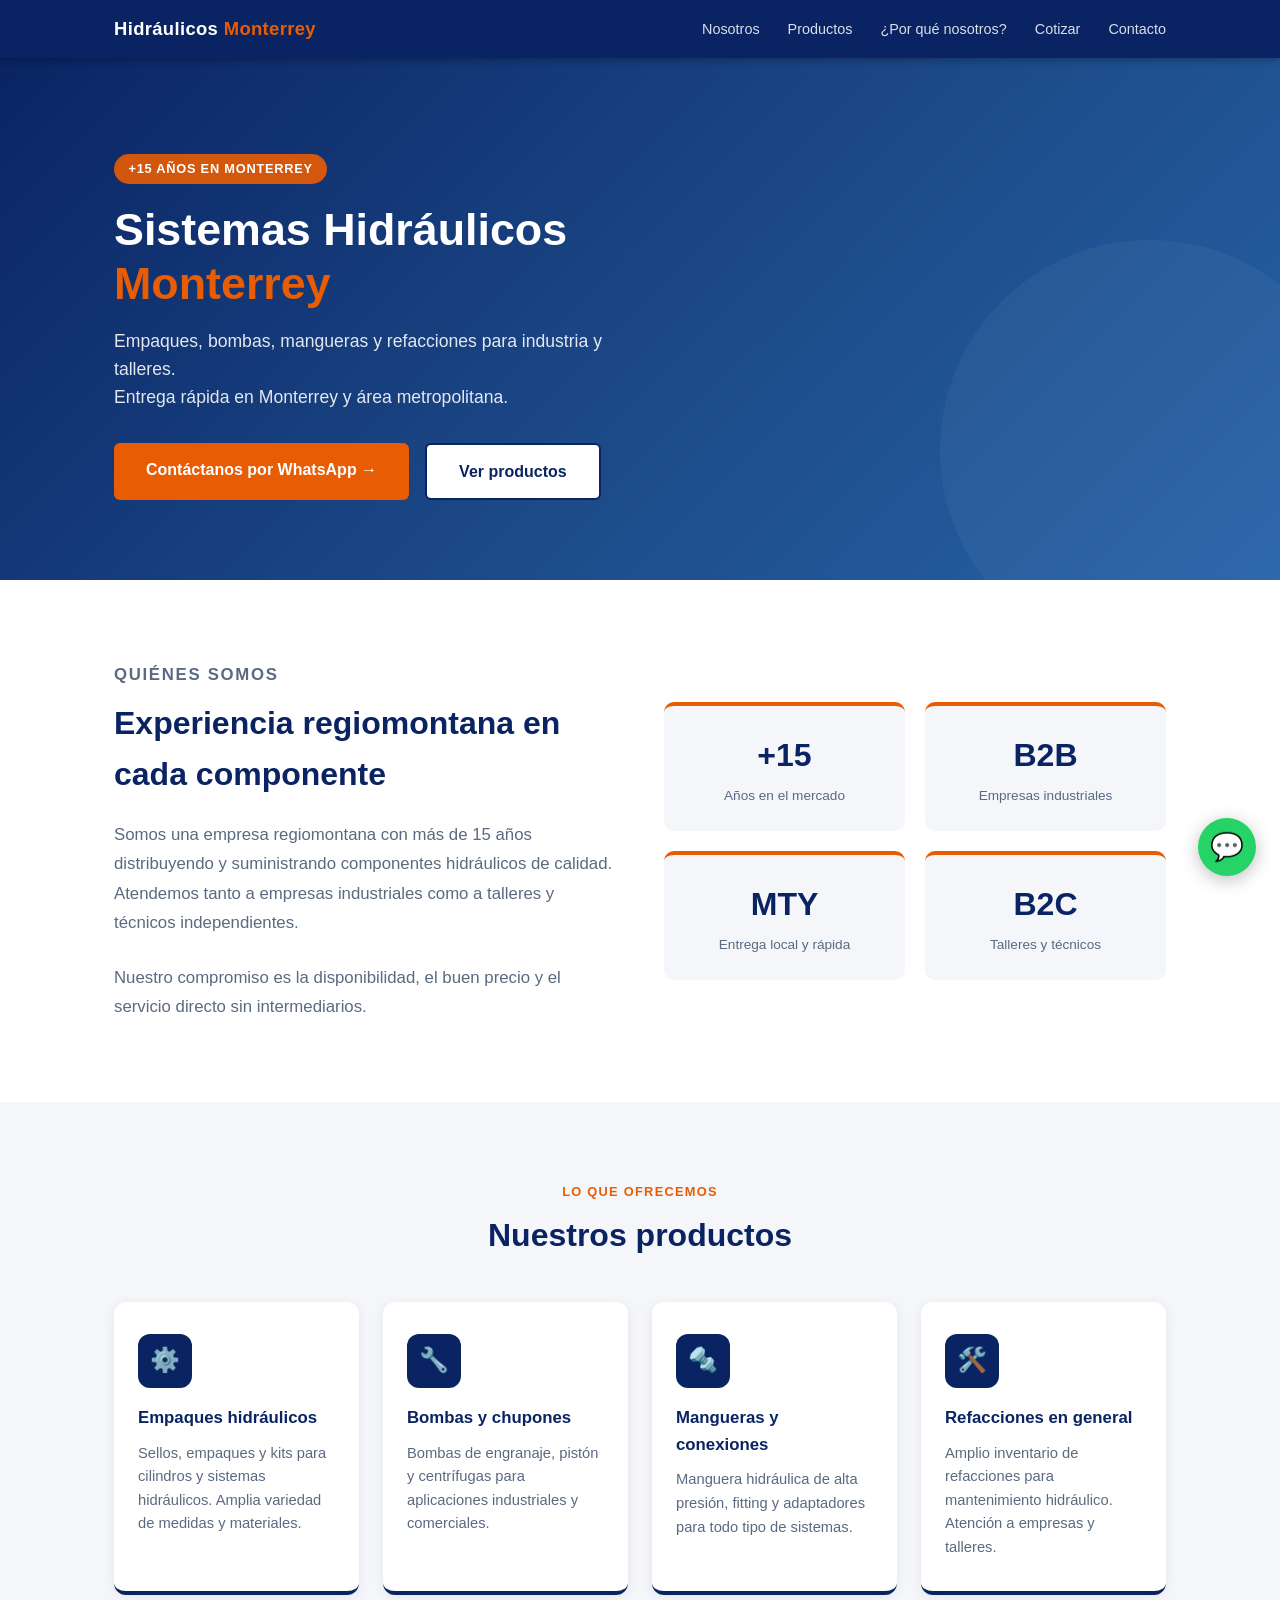
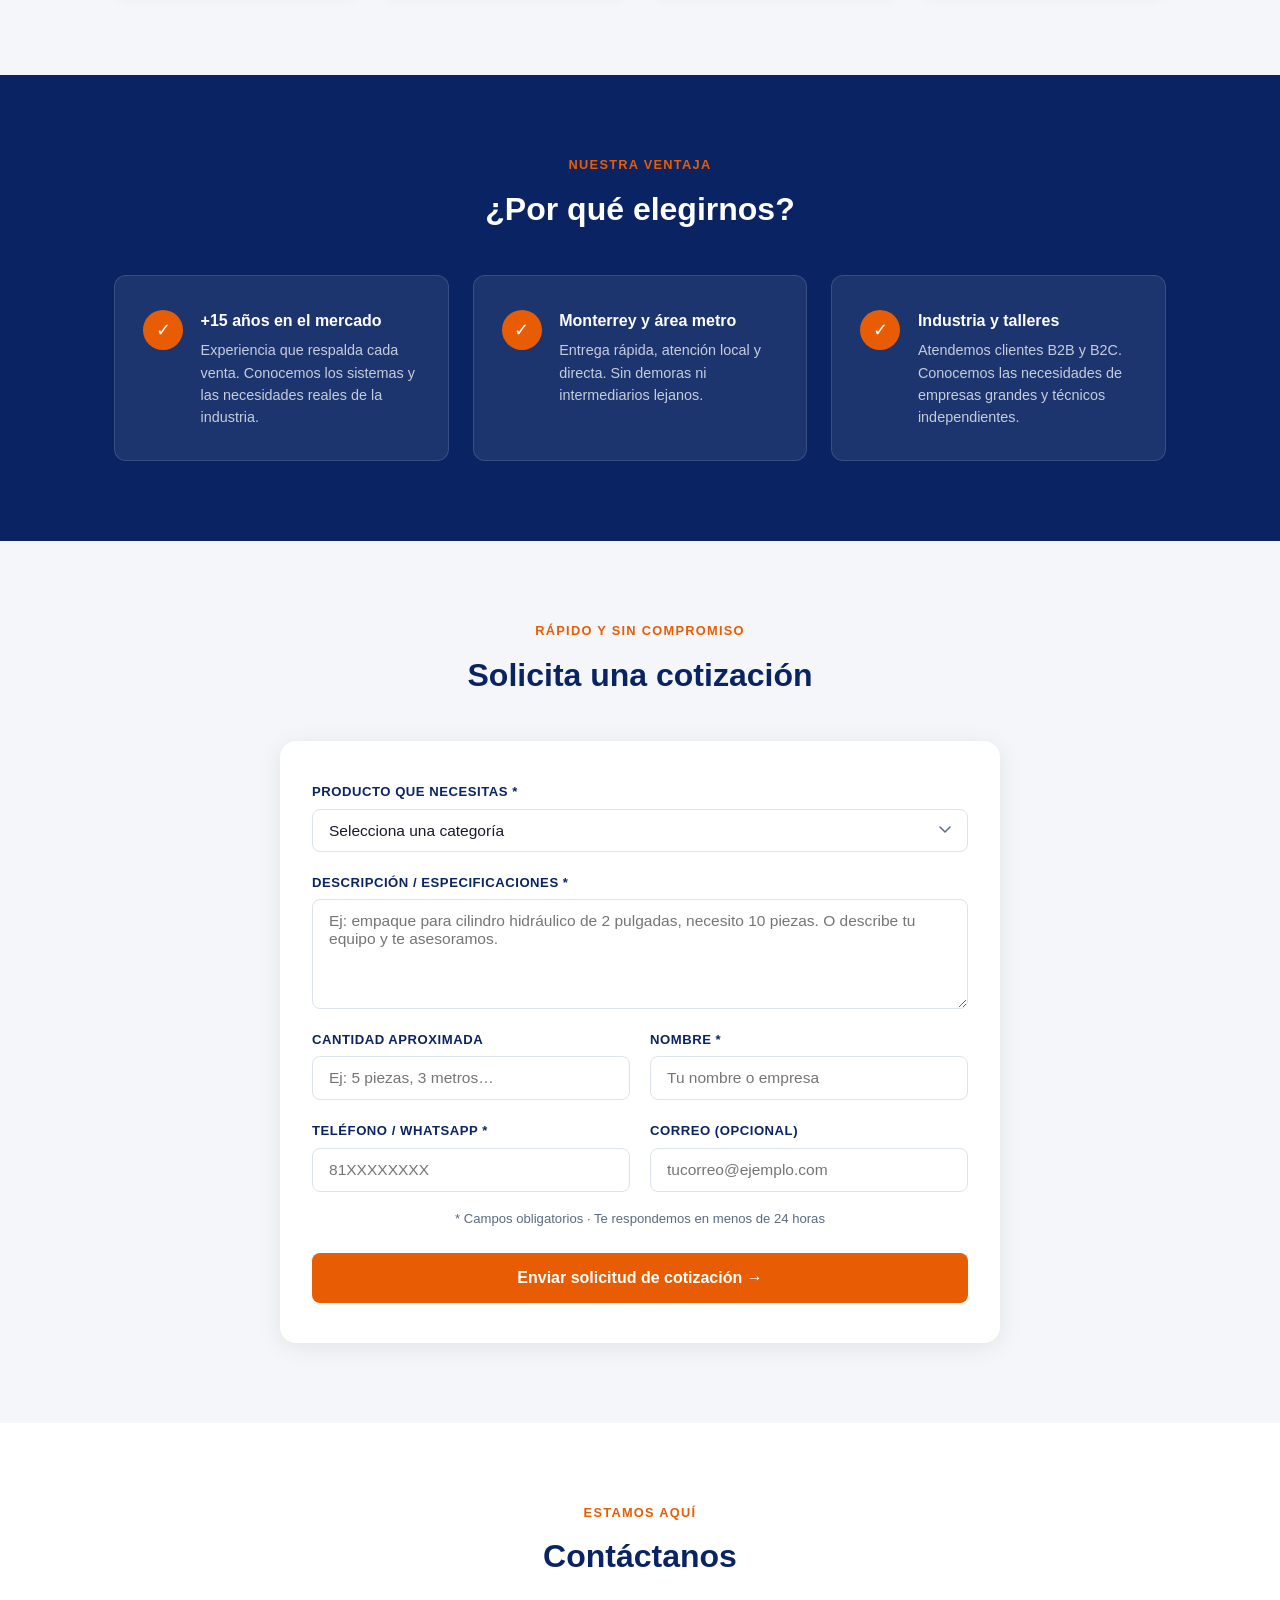
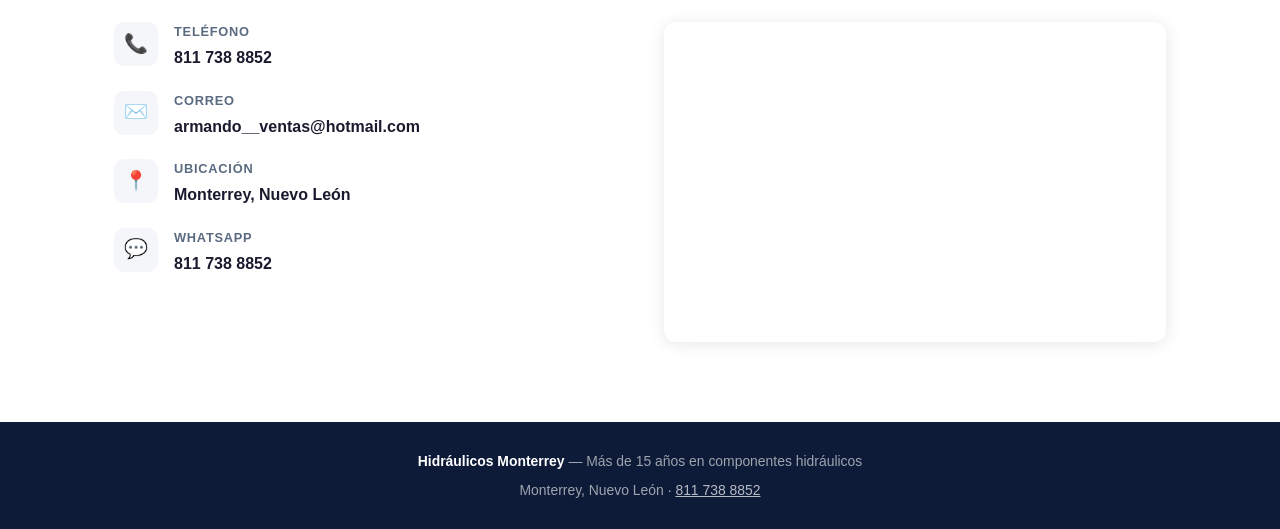
==== commit 0d9ed6c9: "Update index.html" ====
--- a/01-hidraulicos/index.html
+++ b/01-hidraulicos/index.html
@@ -324,6 +324,79 @@
       line-height: 1.55;
     }
 
+    /* ── COTIZACIÓN ── */
+    #cotizacion {
+      padding: 5rem 0;
+      background: var(--gris);
+    }
+    #cotizacion .section-header { text-align: center; margin-bottom: 2.5rem; }
+    .cotizacion-wrap {
+      max-width: 720px;
+      margin: 0 auto;
+      background: #fff;
+      border-radius: 16px;
+      padding: 2.5rem 2rem;
+      box-shadow: 0 4px 24px rgba(0,0,0,.08);
+    }
+    .form-grid {
+      display: grid;
+      grid-template-columns: 1fr 1fr;
+      gap: 1.25rem;
+    }
+    .form-group { display: flex; flex-direction: column; gap: .4rem; }
+    .form-group.full { grid-column: 1 / -1; }
+    .form-group label {
+      font-size: .82rem;
+      font-weight: 700;
+      color: var(--azul);
+      letter-spacing: .04em;
+      text-transform: uppercase;
+    }
+    .form-group input,
+    .form-group select,
+    .form-group textarea {
+      padding: .75rem 1rem;
+      border: 1.5px solid #dde3ee;
+      border-radius: 8px;
+      font-size: .97rem;
+      font-family: inherit;
+      color: var(--texto);
+      background: #fff;
+      transition: border-color .15s, box-shadow .15s;
+      outline: none;
+    }
+    .form-group input:focus,
+    .form-group select:focus,
+    .form-group textarea:focus {
+      border-color: var(--azul-mid);
+      box-shadow: 0 0 0 3px rgba(30,77,140,.1);
+    }
+    .form-group textarea { resize: vertical; min-height: 110px; }
+    .form-group select { appearance: none; background-image: url("data:image/svg+xml,%3Csvg xmlns='http://www.w3.org/2000/svg' width='12' height='8' viewBox='0 0 12 8'%3E%3Cpath d='M1 1l5 5 5-5' stroke='%235a6a80' stroke-width='1.5' fill='none' stroke-linecap='round'/%3E%3C/svg%3E"); background-repeat: no-repeat; background-position: right 1rem center; padding-right: 2.5rem; }
+    .form-nota { font-size: .82rem; color: var(--suave); margin-top: 1rem; text-align: center; }
+    .btn-submit {
+      width: 100%;
+      margin-top: 1.5rem;
+      padding: 1rem;
+      background: var(--naranja);
+      color: #fff;
+      font-size: 1rem;
+      font-weight: 700;
+      border: none;
+      border-radius: 8px;
+      cursor: pointer;
+      transition: background .15s, transform .15s;
+    }
+    .btn-submit:hover { background: #c94f00; transform: translateY(-1px); }
+    .form-success { display: none; text-align: center; padding: 2rem; }
+    .form-success .success-icon { font-size: 3rem; margin-bottom: 1rem; }
+    .form-success h3 { color: var(--azul); font-size: 1.2rem; margin-bottom: .5rem; }
+    .form-success p { color: var(--suave); font-size: .95rem; }
+    @media (max-width: 600px) {
+      .form-grid { grid-template-columns: 1fr; }
+      .cotizacion-wrap { padding: 1.75rem 1.25rem; }
+    }
+
     /* ── CONTACTO ── */
     #contacto {
       padding: 5rem 0;
@@ -415,6 +488,7 @@
         <li><a href="#quienes">Nosotros</a></li>
         <li><a href="#productos">Productos</a></li>
         <li><a href="#porque">¿Por qué nosotros?</a></li>
+        <li><a href="#cotizacion">Cotizar</a></li>
         <li><a href="#contacto">Contacto</a></li>
       </ul>
     </div>
@@ -585,6 +659,74 @@
     </div>
   </section>
 
+  <!-- COTIZACIÓN -->
+  <section id="cotizacion">
+    <div class="container">
+      <div class="section-header">
+        <p class="section-label">Rápido y sin compromiso</p>
+        <h2 class="section-title">Solicita una cotización</h2>
+      </div>
+      <div class="cotizacion-wrap">
+
+        <div class="form-success" id="form-success">
+          <div class="success-icon">✅</div>
+          <h3>¡Cotización recibida!</h3>
+          <p>Te contactaremos a la brevedad para darte el mejor precio.<br>También puedes escribirnos directo por WhatsApp.</p>
+          <a href="https://wa.me/5218117388852" class="btn btn-primary" style="margin-top:1.25rem" target="_blank" rel="noopener">Ir a WhatsApp →</a>
+        </div>
+
+
+        <form id="cotizacion-form" action="https://formspree.io/f/mvzvqnev" method="POST">
+          <div class="form-grid">
+
+            <div class="form-group full">
+              <label for="producto">Producto que necesitas *</label>
+              <select id="producto" name="producto" required>
+                <option value="" disabled selected>Selecciona una categoría</option>
+                <option>Empaques hidráulicos</option>
+                <option>Bombas y chupones</option>
+                <option>Mangueras y conexiones</option>
+                <option>Refacciones en general</option>
+                <option>Otro / No sé exactamente</option>
+              </select>
+            </div>
+
+            <div class="form-group full">
+              <label for="descripcion">Descripción / especificaciones *</label>
+              <textarea id="descripcion" name="descripcion"
+                placeholder="Ej: empaque para cilindro hidráulico de 2 pulgadas, necesito 10 piezas. O describe tu equipo y te asesoramos."
+                required></textarea>
+            </div>
+
+            <div class="form-group">
+              <label for="cantidad">Cantidad aproximada</label>
+              <input type="text" id="cantidad" name="cantidad" placeholder="Ej: 5 piezas, 3 metros…" />
+            </div>
+
+            <div class="form-group">
+              <label for="nombre">Nombre *</label>
+              <input type="text" id="nombre" name="nombre" placeholder="Tu nombre o empresa" required />
+            </div>
+
+            <div class="form-group">
+              <label for="telefono">Teléfono / WhatsApp *</label>
+              <input type="tel" id="telefono" name="telefono" placeholder="81XXXXXXXX" required />
+            </div>
+
+            <div class="form-group">
+              <label for="correo">Correo (opcional)</label>
+              <input type="email" id="correo" name="correo" placeholder="tucorreo@ejemplo.com" />
+            </div>
+
+          </div>
+          <p class="form-nota">* Campos obligatorios · Te respondemos en menos de 24 horas</p>
+          <button type="submit" class="btn-submit">Enviar solicitud de cotización →</button>
+        </form>
+
+      </div>
+    </div>
+  </section>
+
   <!-- CONTACTO -->
   <section id="contacto">
     <div class="container">
@@ -656,5 +798,30 @@
     💬
   </a>
 
+  <script>
+    const form = document.getElementById('cotizacion-form');
+    const success = document.getElementById('form-success');
+    if (form) {
+      form.addEventListener('submit', async (e) => {
+        e.preventDefault();
+        const btn = form.querySelector('.btn-submit');
+        btn.textContent = 'Enviando…';
+        btn.disabled = true;
+        const res = await fetch(form.action, {
+          method: 'POST',
+          body: new FormData(form),
+          headers: { 'Accept': 'application/json' }
+        });
+        if (res.ok) {
+          form.style.display = 'none';
+          success.style.display = 'block';
+        } else {
+          btn.textContent = 'Error al enviar. Inténtalo de nuevo.';
+          btn.disabled = false;
+        }
+      });
+    }
+  </script>
+
 </body>
 </html>
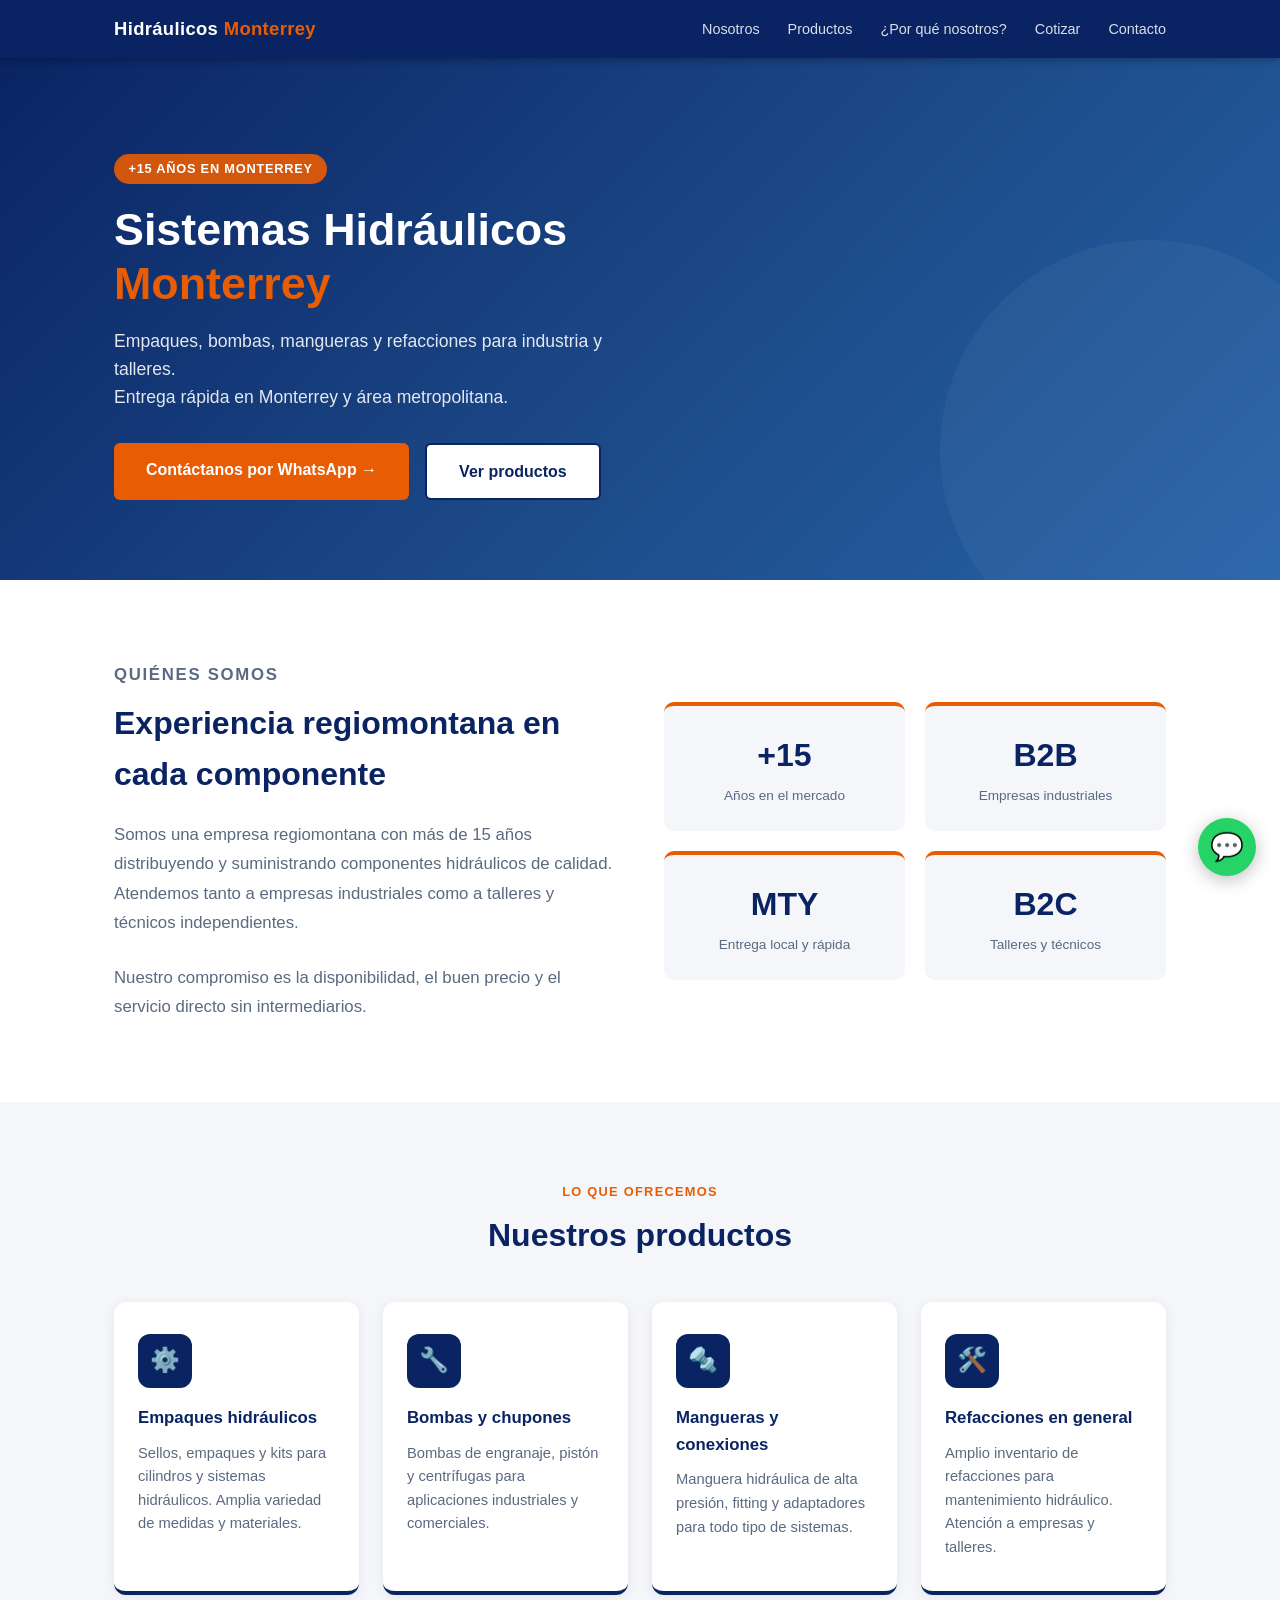
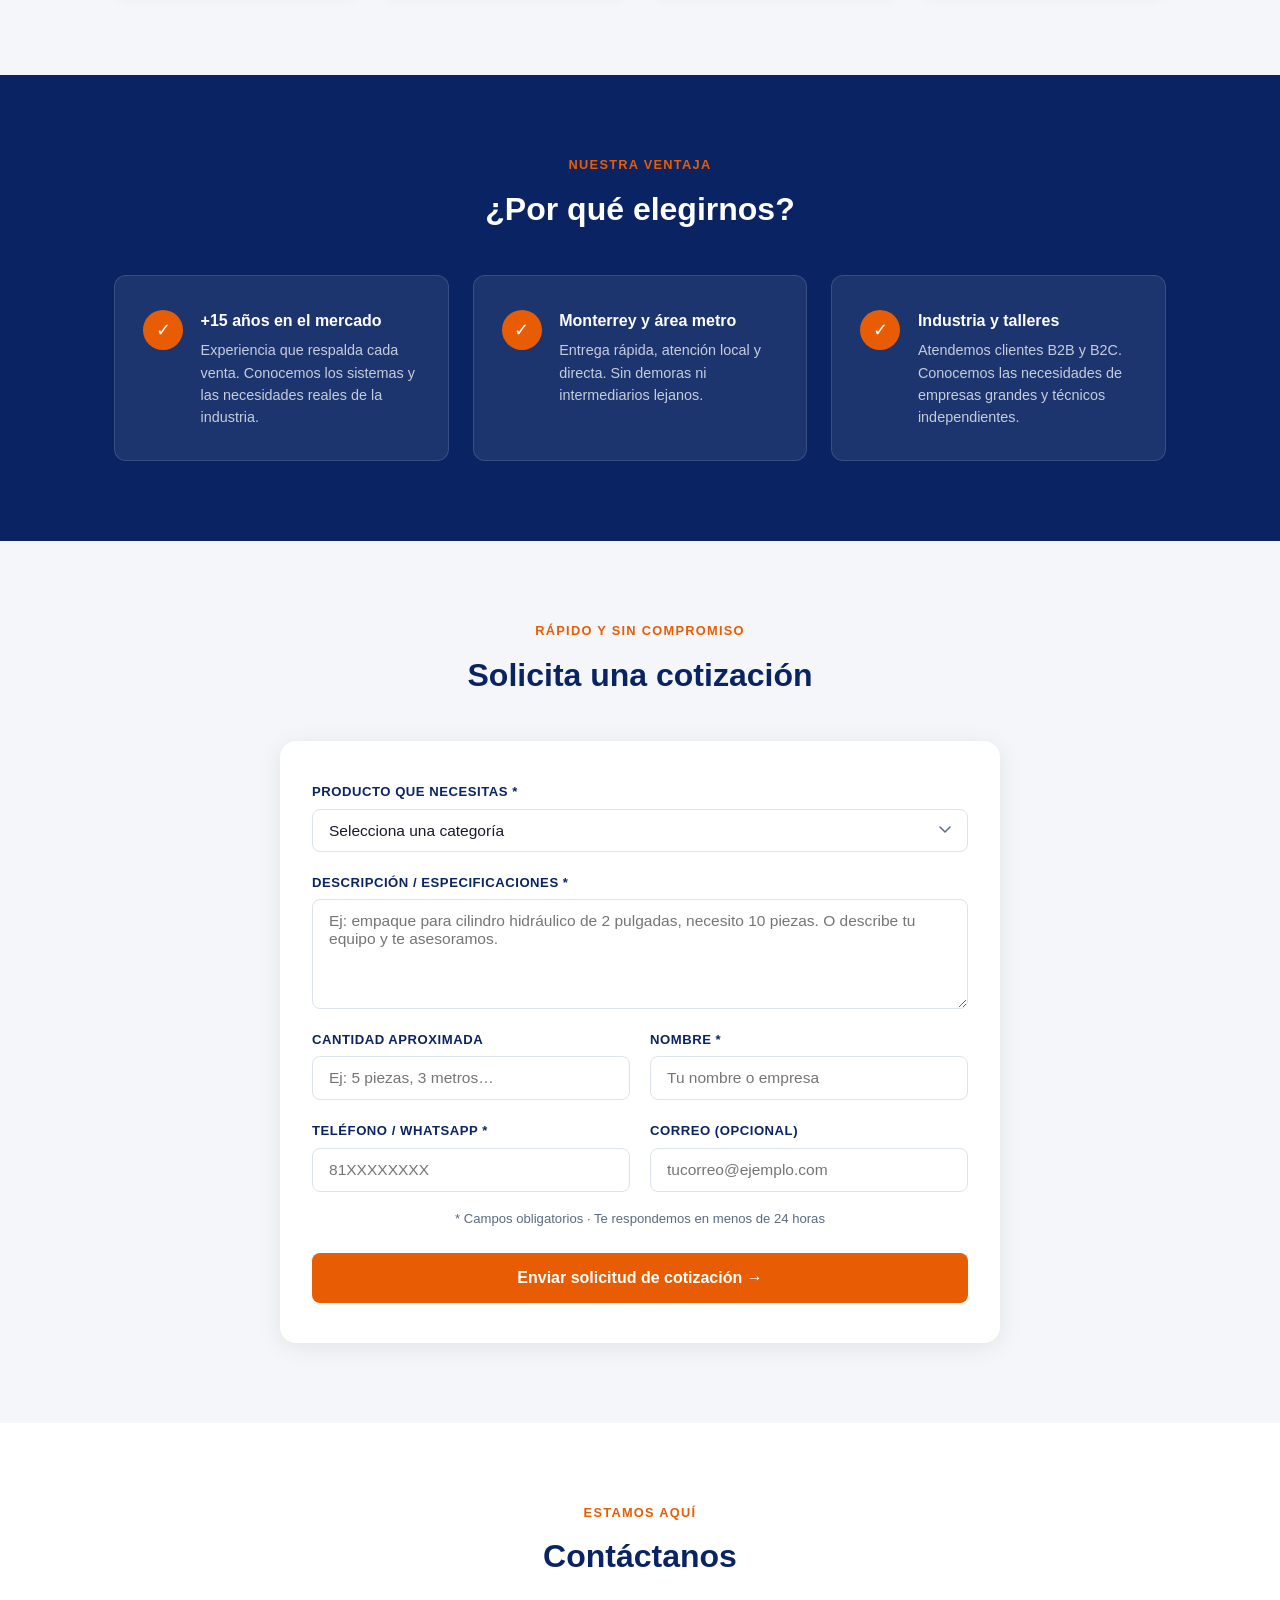
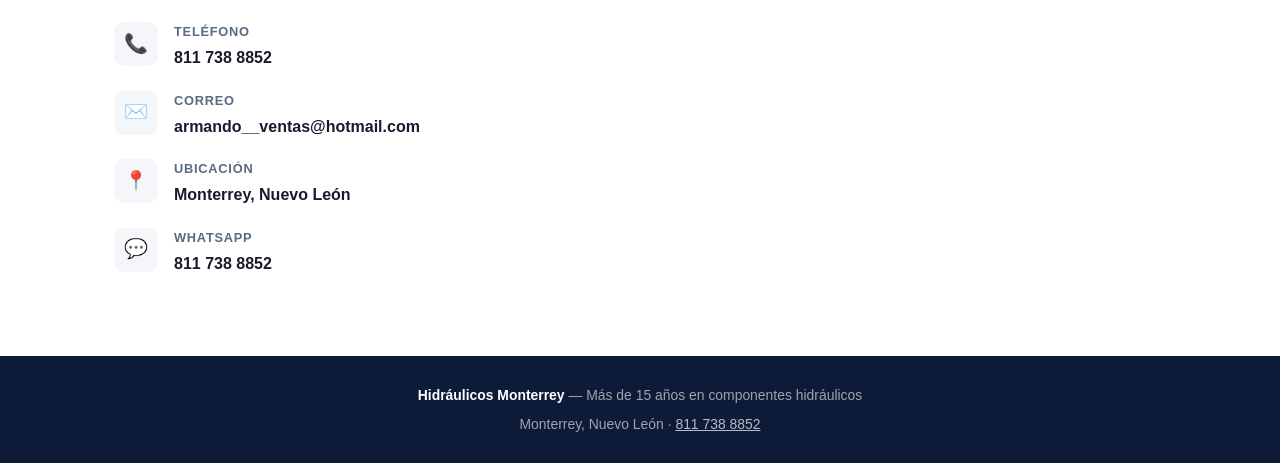
==== commit 94b1d123: "Update index.html" ====
--- a/01-hidraulicos/index.html
+++ b/01-hidraulicos/index.html
@@ -772,16 +772,7 @@
 
         </div>
 
-        <div class="mapa-wrap">
-          <!-- Reemplaza el src con el embed de Google Maps de tu dirección exacta -->
-          <iframe
-            src="https://www.google.com/maps/embed?pb=!1m18!1m12!1m3!1d3595.3108309600498!2d-100.3429182252304!3d25.694130677394412!2m3!1f0!2f0!3f0!3m2!1i1024!2i768!4f13.1!3m3!1m2!1s0x866295e7b22927ff%3A0xe0545ad6a213b774!2sC.%20Miguel%20Barrag%C3%A1n%202907%2C%20Tijerina%2C%2064460%20Monterrey%2C%20N.L.!5e0!3m2!1sen!2smx!4v1775080781342!5m2!1sen!2smx"
-            allowfullscreen=""
-            loading="lazy"
-            referrerpolicy="no-referrer-when-downgrade"
-            title="Ubicación Monterrey, Nuevo León">
-          </iframe>
-        </div>
+
 
       </div>
     </div>
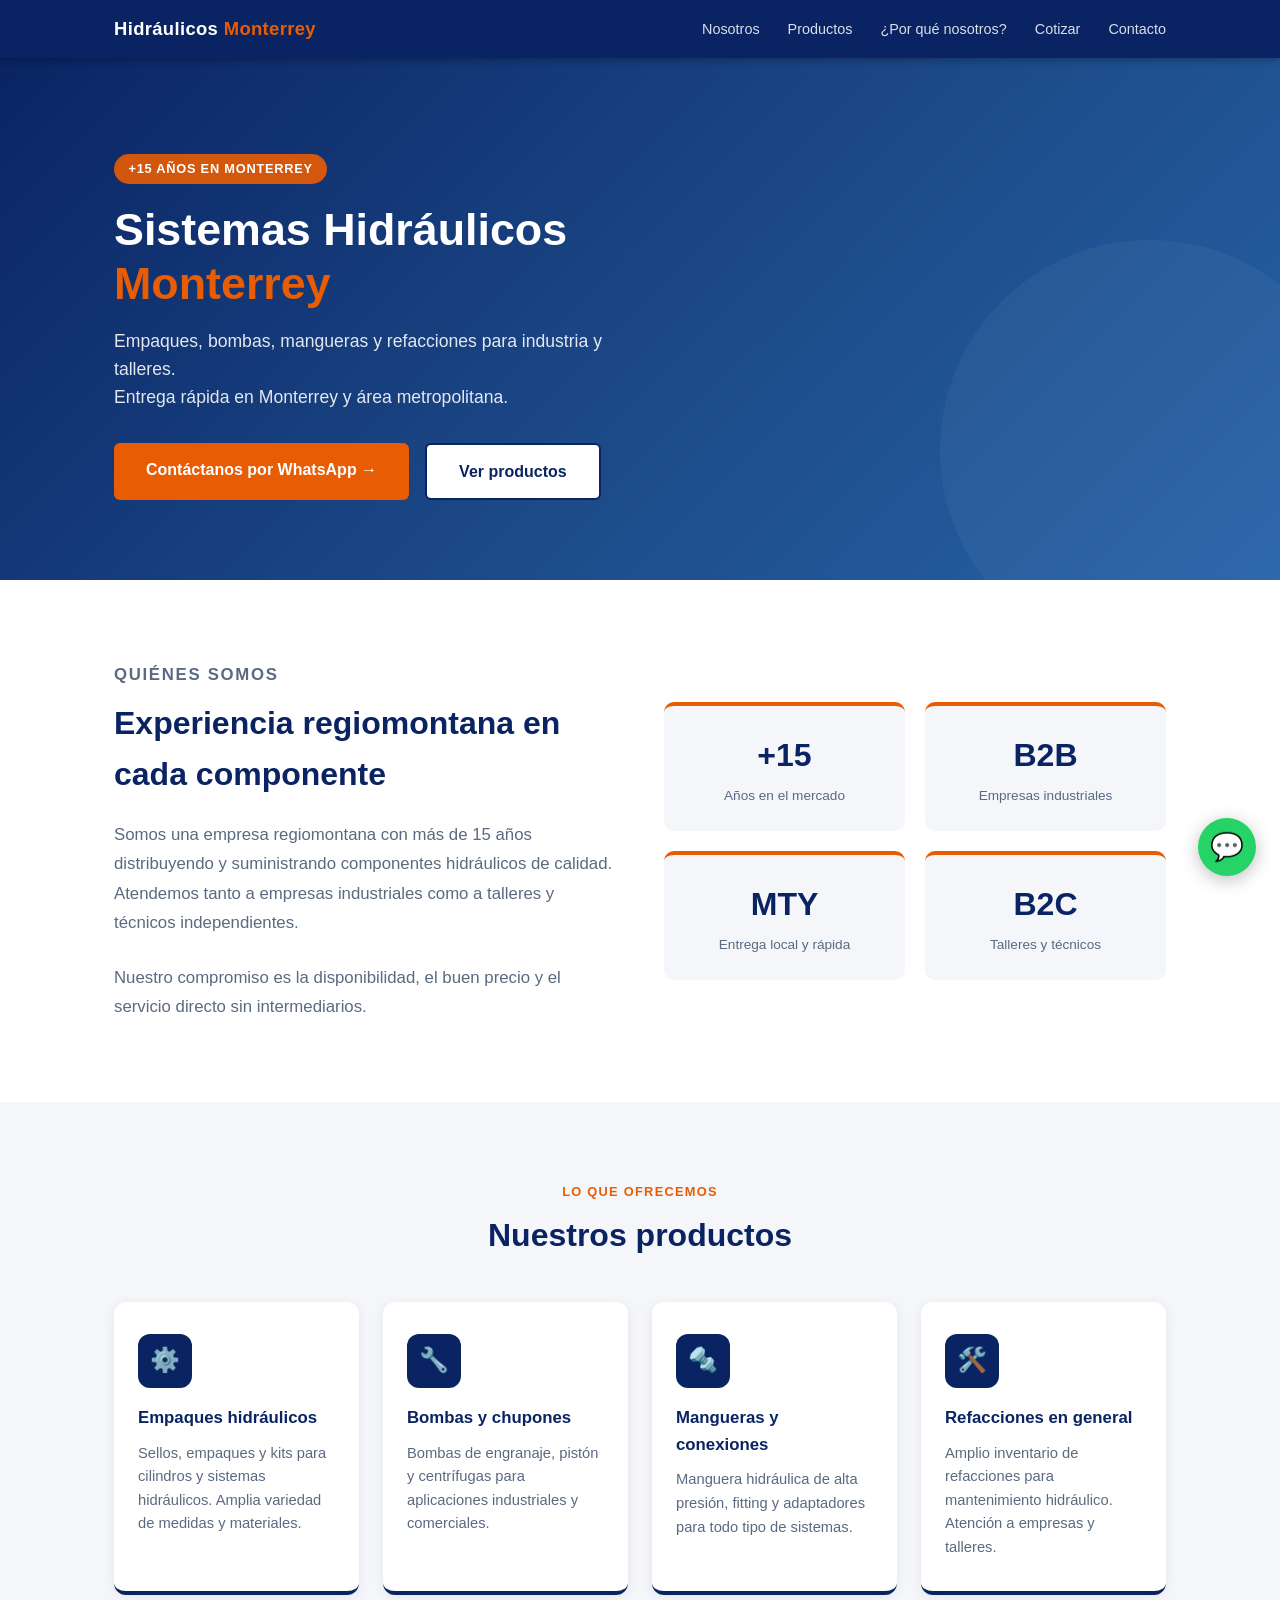
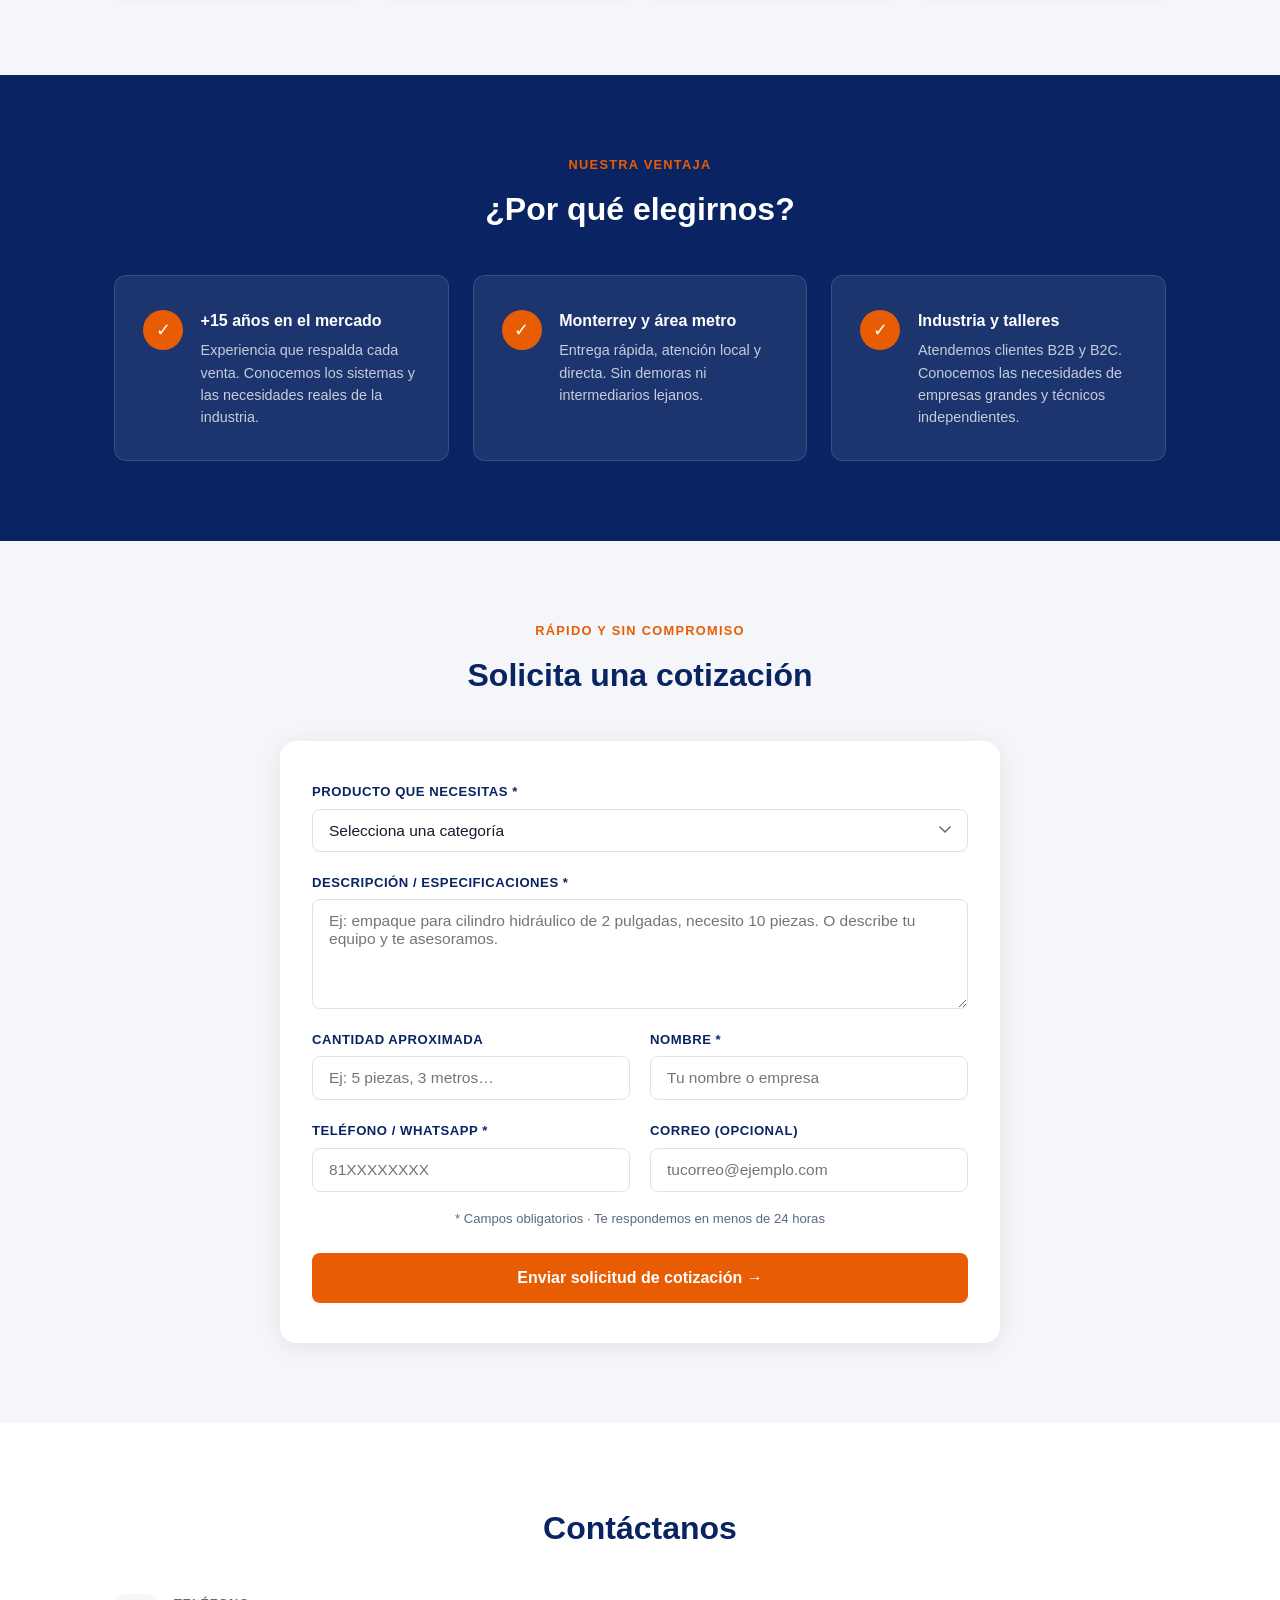
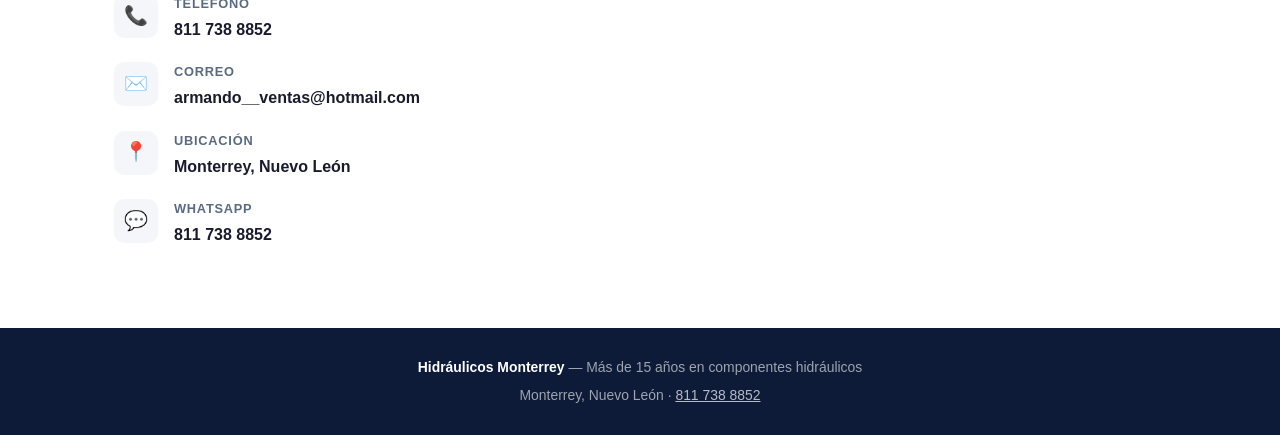
==== commit 8086db62: "Mejoras de compatibilidad móvil en ambos proyectos - Hidráulicos: hamburguesa nav, tap para foto-pre" ====
--- a/01-hidraulicos/index.html
+++ b/01-hidraulicos/index.html
@@ -73,8 +73,58 @@
     }
     .nav-links a:hover { color: var(--naranja); }
 
+    /* Hamburguesa */
+    .nav-hamburger {
+      display: none;
+      flex-direction: column;
+      gap: 5px;
+      background: none;
+      border: none;
+      cursor: pointer;
+      padding: .4rem;
+    }
+    .nav-hamburger span {
+      display: block;
+      width: 24px; height: 2px;
+      background: #fff;
+      border-radius: 2px;
+      transition: transform .2s, opacity .2s;
+    }
+    .nav-hamburger.open span:nth-child(1) { transform: translateY(7px) rotate(45deg); }
+    .nav-hamburger.open span:nth-child(2) { opacity: 0; }
+    .nav-hamburger.open span:nth-child(3) { transform: translateY(-7px) rotate(-45deg); }
+
+    /* Foto preview — tap en móvil */
+    .producto-card.touch-open .foto-preview { transform: translateY(0); }
+
     @media (max-width: 600px) {
-      .nav-links { display: none; }
+      /* Nav */
+      .nav-hamburger { display: flex; }
+      nav { position: relative; }
+      .nav-links {
+        display: none;
+        position: absolute;
+        top: 100%; left: 0; right: 0;
+        background: var(--azul);
+        flex-direction: column;
+        padding: 1rem 1.5rem 1.5rem;
+        gap: 1.1rem;
+        box-shadow: 0 6px 16px rgba(0,0,0,.25);
+        z-index: 99;
+      }
+      .nav-links.open { display: flex; }
+
+      /* Hero */
+      #hero { padding: 3.5rem 0 3rem; }
+      .hero-actions { flex-direction: column; }
+      .hero-actions .btn { text-align: center; width: 100%; }
+
+      /* Secciones */
+      #quienes, #productos, #porque, #cotizacion, #contacto { padding: 3rem 0; }
+      .quienes-grid { grid-template-columns: 1fr; }
+      .productos-grid { grid-template-columns: 1fr; }
+      .producto-card { min-height: 200px; }
+      .contacto-grid { grid-template-columns: 1fr; }
     }
 
     /* ── HERO ── */
@@ -484,7 +534,10 @@
   <nav>
     <div class="container">
       <a href="#hero" class="nav-logo">Hidráulicos <span>Monterrey</span></a>
-      <ul class="nav-links">
+      <button class="nav-hamburger" id="nav-toggle" aria-label="Menú" aria-expanded="false">
+        <span></span><span></span><span></span>
+      </button>
+      <ul class="nav-links" id="nav-links">
         <li><a href="#quienes">Nosotros</a></li>
         <li><a href="#productos">Productos</a></li>
         <li><a href="#porque">¿Por qué nosotros?</a></li>
@@ -731,7 +784,6 @@
   <section id="contacto">
     <div class="container">
       <div class="section-header">
-        <p class="section-label">Estamos aquí</p>
         <h2 class="section-title">Contáctanos</h2>
       </div>
       <div class="contacto-grid">
@@ -790,6 +842,37 @@
   </a>
 
   <script>
+    // Nav hamburguesa
+    const navToggle = document.getElementById('nav-toggle');
+    const navLinks  = document.getElementById('nav-links');
+    if (navToggle) {
+      navToggle.addEventListener('click', () => {
+        const open = navLinks.classList.toggle('open');
+        navToggle.classList.toggle('open', open);
+        navToggle.setAttribute('aria-expanded', open);
+      });
+      // Cerrar al hacer clic en un link
+      navLinks.querySelectorAll('a').forEach(a =>
+        a.addEventListener('click', () => {
+          navLinks.classList.remove('open');
+          navToggle.classList.remove('open');
+          navToggle.setAttribute('aria-expanded', false);
+        })
+      );
+    }
+
+    // Foto preview — tap en móvil
+    if ('ontouchstart' in window) {
+      document.querySelectorAll('.producto-card').forEach(card => {
+        card.addEventListener('click', () => {
+          const isOpen = card.classList.contains('touch-open');
+          document.querySelectorAll('.producto-card').forEach(c => c.classList.remove('touch-open'));
+          if (!isOpen) card.classList.add('touch-open');
+        });
+      });
+    }
+
+    // Formulario cotización
     const form = document.getElementById('cotizacion-form');
     const success = document.getElementById('form-success');
     if (form) {
